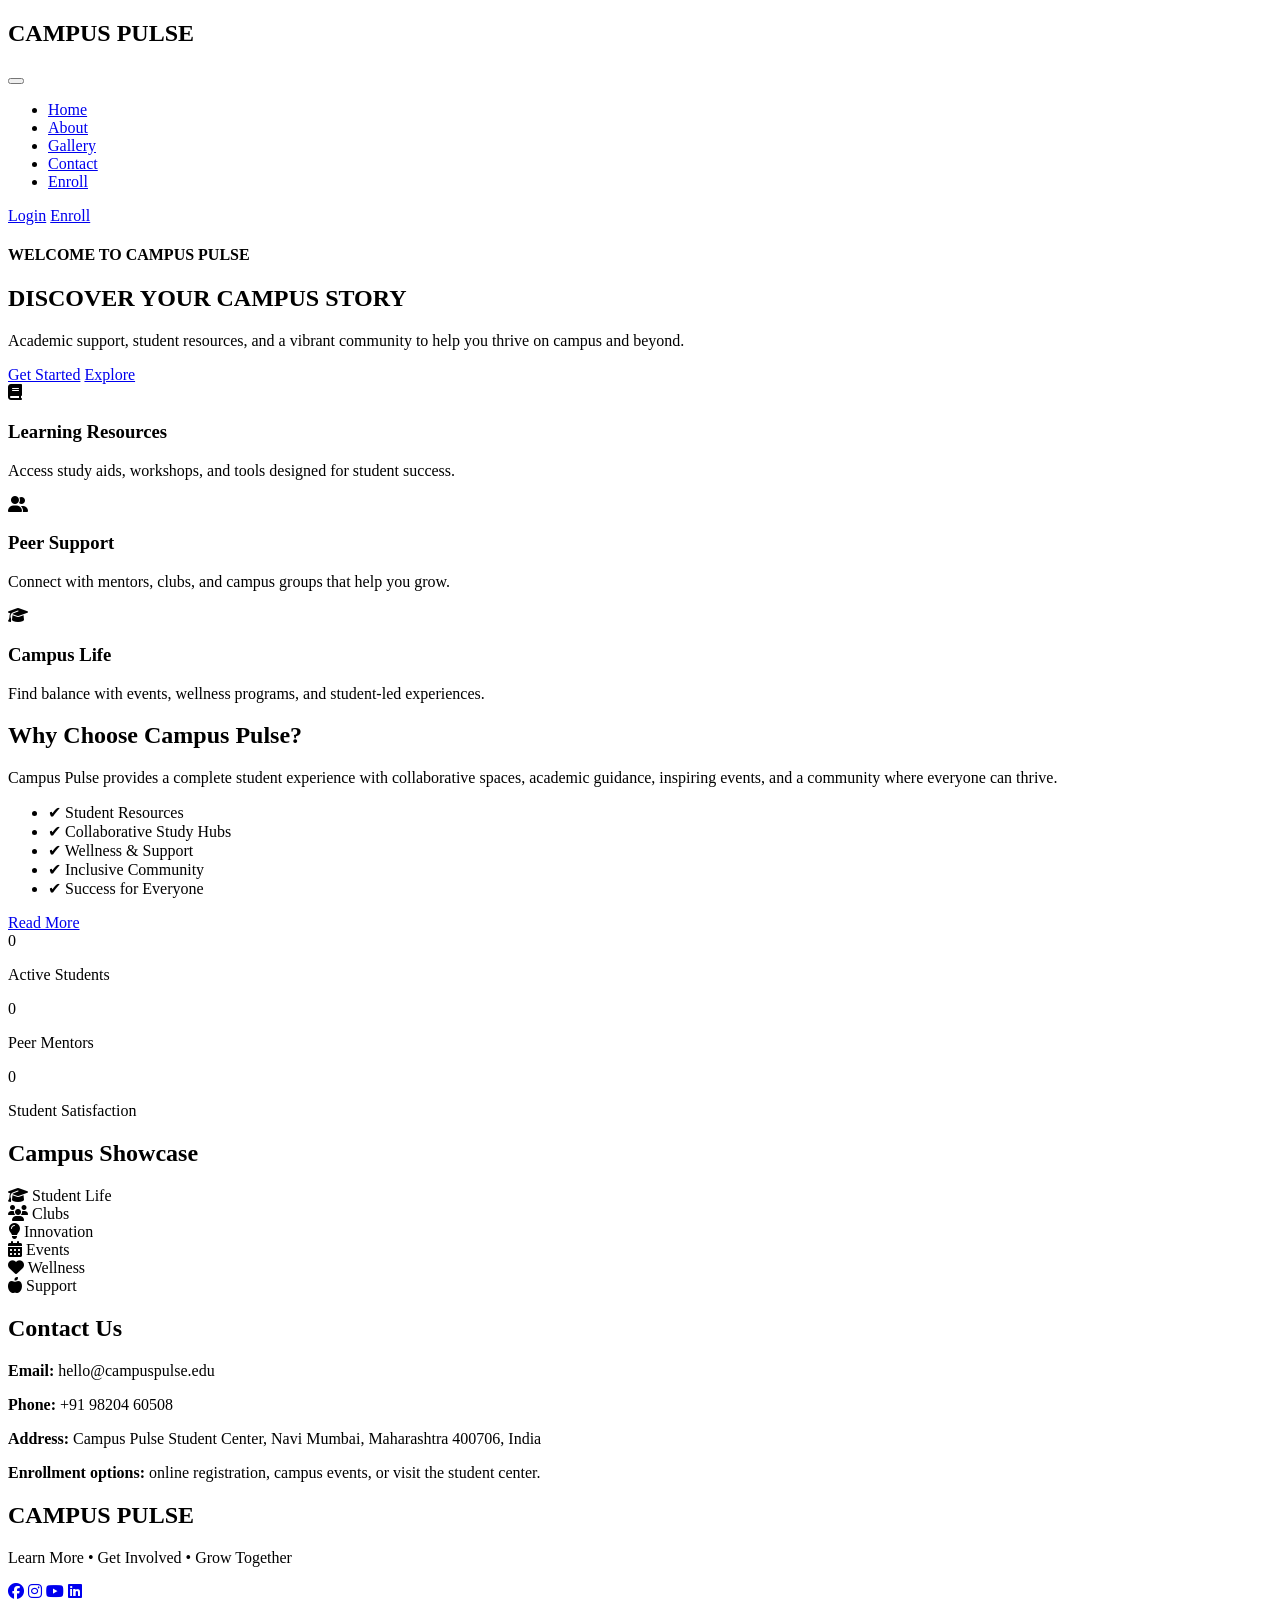
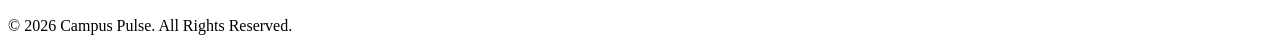
==== Index.html @ 33bb352e "Initial Iron Pulse Gym Website" ====
<!DOCTYPE html>
<html lang="en">

<head>
    <meta charset="UTF-8">
    <meta name="viewport" content="width=device-width, initial-scale=1.0">
    <meta name="description" content="Campus Pulse - Academic support, student resources, and a vibrant campus community to help you thrive during college.">
    <title>Campus Pulse | Home</title>

    <!-- Google Fonts -->
    <link rel="preconnect" href="https://fonts.googleapis.com">
    <link rel="preconnect" href="https://fonts.gstatic.com" crossorigin>
    <link href="https://fonts.googleapis.com/css2?family=Poppins:wght@300;400;500;600;700;800&display=swap" rel="stylesheet">

    <!-- Font Awesome -->
    <link rel="stylesheet" href="https://cdnjs.cloudflare.com/ajax/libs/font-awesome/6.7.2/css/all.min.css">

    <!-- ONE shared CSS file -->
    <link rel="stylesheet" href="css/main.css">

</head>

<body>

    <!-- ================= HEADER ================= -->
    <header>

        <div class="logo">
            <h2>CAMPUS <span>PULSE</span></h2>
        </div>

        <button class="menu-toggle" type="button" aria-label="Open navigation menu" aria-expanded="false" aria-controls="primary-nav">
            <span aria-hidden="true"></span>
            <span aria-hidden="true"></span>
            <span aria-hidden="true"></span>
        </button>

        <nav id="primary-nav" aria-label="Primary navigation">
            <ul>
                <li><a href="index.html" class="active">Home</a></li>
                <li><a href="About/about.html">About</a></li>
                <li><a href="Gallary/Gallary.html">Gallery</a></li>
                <li><a href="#contact">Contact</a></li>
                <li class="mobile-join"><a href="Signup/Sign up.html">Enroll</a></li>
            </ul>
        </nav>

        <div class="nav-actions" id="headerActions">
            <a href="Login/Login.html" class="login-btn-outline">Login</a>
            <a href="Signup/Sign up.html" class="join-btn">Enroll</a>
        </div>

    </header>

    <!-- ================= HERO ================= -->
    <section class="hero">
        <div class="overlay"></div>
        <div class="hero-content">
            <div class="hero-status" id="heroStatus" hidden></div>
            <h4>WELCOME TO CAMPUS PULSE</h4>
            <h1>DISCOVER YOUR <span>CAMPUS STORY</span></h1>
            <p>
                Academic support, student resources, and a vibrant community
                to help you thrive on campus and beyond.
            </p>
            <div class="hero-buttons">
                <a href="Signup/Sign up.html" class="primary-btn">Get Started</a>
                <a href="#gallery" class="secondary-btn">Explore</a>
            </div>
        </div>
    </section>

    <!-- ================= FEATURES ================= -->
    <section class="features">
        <div class="feature-box">
            <i class="fa-solid fa-book"></i>
            <h3>Learning Resources</h3>
            <p>Access study aids, workshops, and tools designed for student success.</p>
        </div>
        <div class="feature-box">
            <i class="fa-solid fa-user-group"></i>
            <h3>Peer Support</h3>
            <p>Connect with mentors, clubs, and campus groups that help you grow.</p>
        </div>
        <div class="feature-box">
            <i class="fa-solid fa-graduation-cap"></i>
            <h3>Campus Life</h3>
            <p>Find balance with events, wellness programs, and student-led experiences.</p>
        </div>
    </section>

    <!-- ================= ABOUT ================= -->
    <section id="about">
        <div class="about-image" aria-label="Campus Pulse student hub"></div>
        <div class="about-content">
            <h2>Why Choose Campus Pulse?</h2>
            <p>
                Campus Pulse provides a complete student experience with
                collaborative spaces, academic guidance, inspiring events,
                and a community where everyone can thrive.
            </p>
            <ul>
                <li>✔ Student Resources</li>
                <li>✔ Collaborative Study Hubs</li>
                <li>✔ Wellness &amp; Support</li>
                <li>✔ Inclusive Community</li>
                <li>✔ Success for Everyone</li>
            </ul>
            <a href="About/about.html" class="primary-btn">Read More</a>
        </div>
    </section>

    <!-- ================= STATISTICS ================= -->
    <section class="statistics">
        <div class="stat">
            <span class="stat-number" data-target="500">0</span>
            <p>Active Students</p>
        </div>
        <div class="stat">
            <span class="stat-number" data-target="25">0</span>
            <p>Peer Mentors</p>
        </div>
        <div class="stat">
            <span class="stat-number" data-target="98">0</span>
            <p>Student Satisfaction</p>
        </div>
    </section>

    <!-- ================= GALLERY ================= -->
    <section id="gallery">
        <h2 class="section-title">Campus Showcase</h2>
        <div class="gallery">
            <div class="gallery-card card-1">
                <div class="gallery-label"><i class="fa-solid fa-graduation-cap"></i> Student Life</div>
            </div>
            <div class="gallery-card card-2">
                <div class="gallery-label"><i class="fa-solid fa-users"></i> Clubs</div>
            </div>
            <div class="gallery-card card-3">
                <div class="gallery-label"><i class="fa-solid fa-lightbulb"></i> Innovation</div>
            </div>
            <div class="gallery-card card-4">
                <div class="gallery-label"><i class="fa-solid fa-calendar-days"></i> Events</div>
            </div>
            <div class="gallery-card card-5">
                <div class="gallery-label"><i class="fa-solid fa-heart"></i> Wellness</div>
            </div>
            <div class="gallery-card card-6">
                <div class="gallery-label"><i class="fa-solid fa-apple-whole"></i> Support</div>
            </div>
        </div>
    </section>

    <!-- ================= CONTACT ================= -->
    <section id="contact">
        <h2 class="section-title">Contact Us</h2>
        <p><strong>Email:</strong> hello@campuspulse.edu</p>
        <p><strong>Phone:</strong> +91 98204 60508</p>
        <p><strong>Address:</strong> Campus Pulse Student Center, Navi Mumbai, Maharashtra 400706, India</p>
        <p><strong>Enrollment options:</strong> online registration, campus events, or visit the student center.</p>
    </section>

    <!-- ================= FOOTER ================= -->
    <footer>
        <div class="footer-content">
            <h2>CAMPUS <span>PULSE</span></h2>
            <p>Learn More • Get Involved • Grow Together</p>
            <div class="social">
                <a href="#" aria-label="Facebook"><i class="fab fa-facebook"></i></a>
                <a href="#" aria-label="Instagram"><i class="fab fa-instagram"></i></a>
                <a href="#" aria-label="YouTube"><i class="fab fa-youtube"></i></a>
                <a href="#" aria-label="LinkedIn"><i class="fab fa-linkedin"></i></a>
            </div>
            <p>© <span data-year>2026</span> Campus Pulse. All Rights Reserved.</p>
        </div>
    </footer>

    <!-- ONE shared JS file -->
    <script defer src="js/main.js"></script>

</body>

</html>
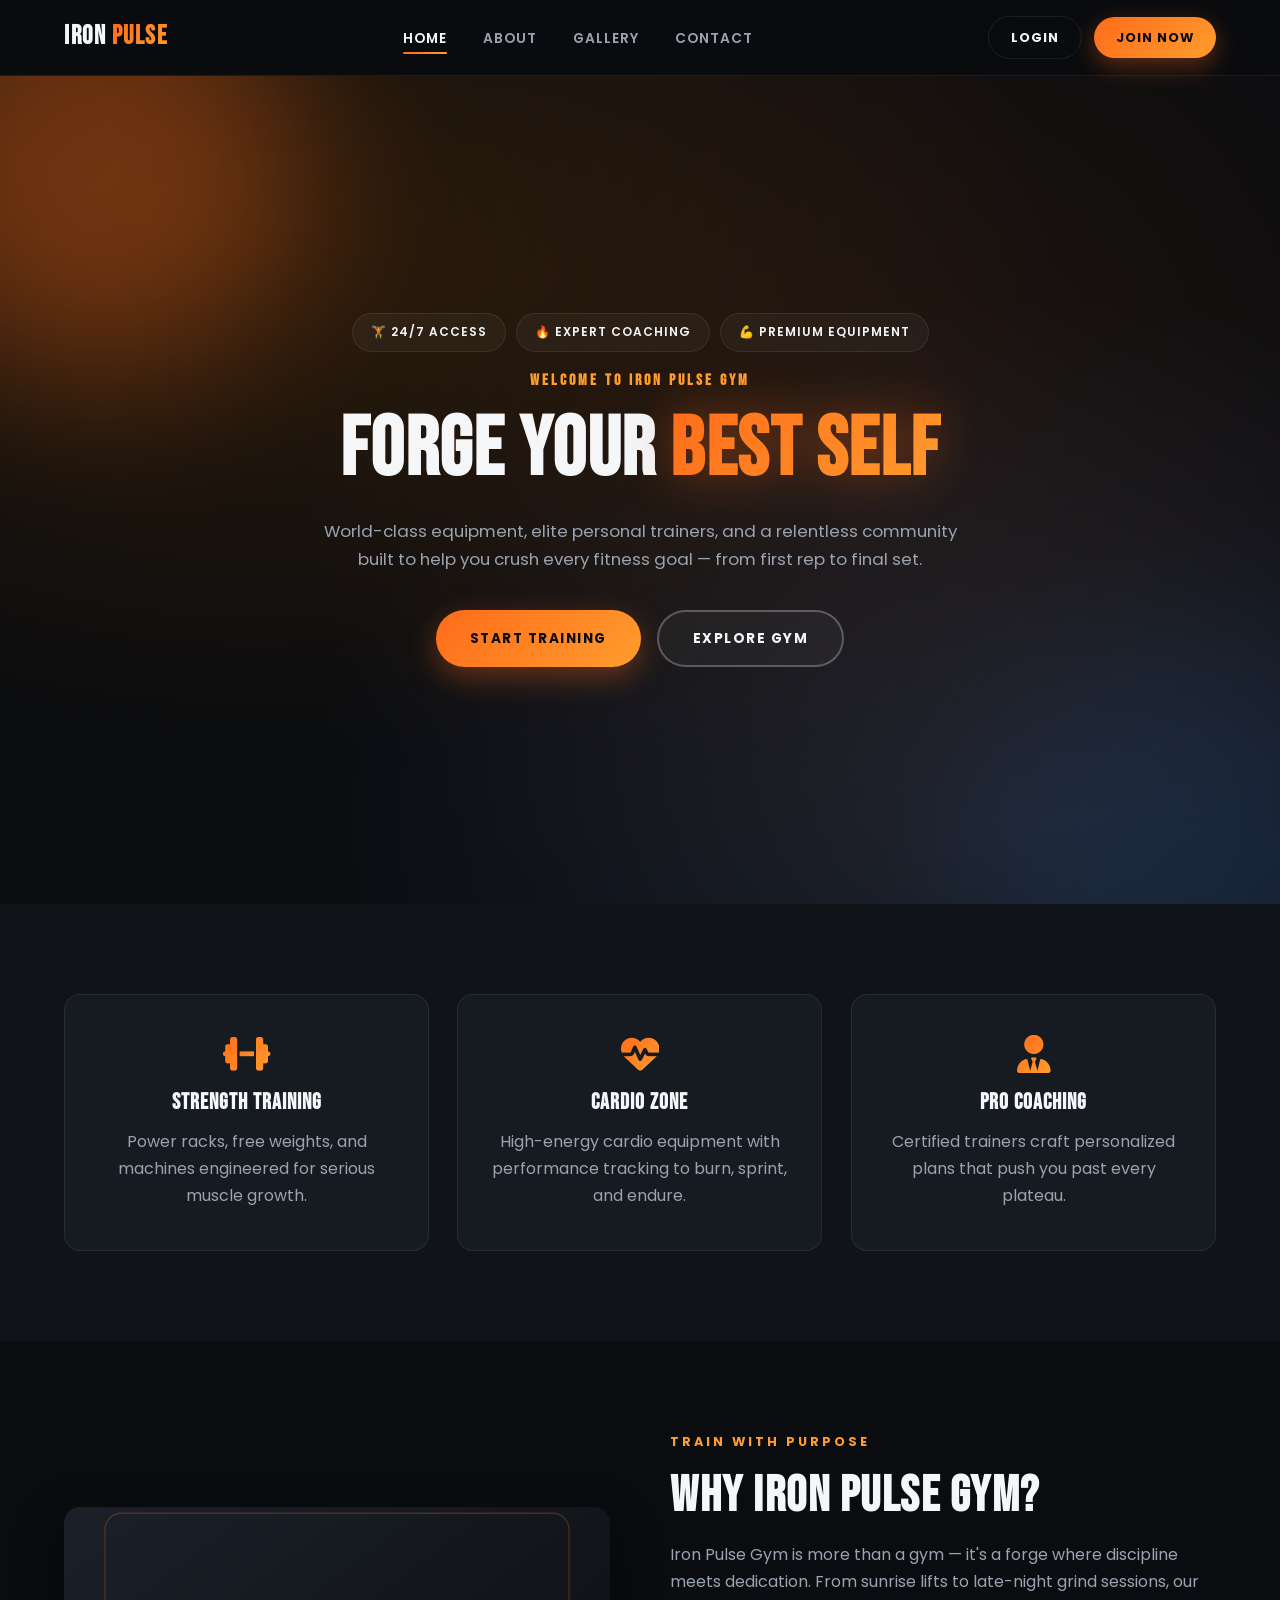
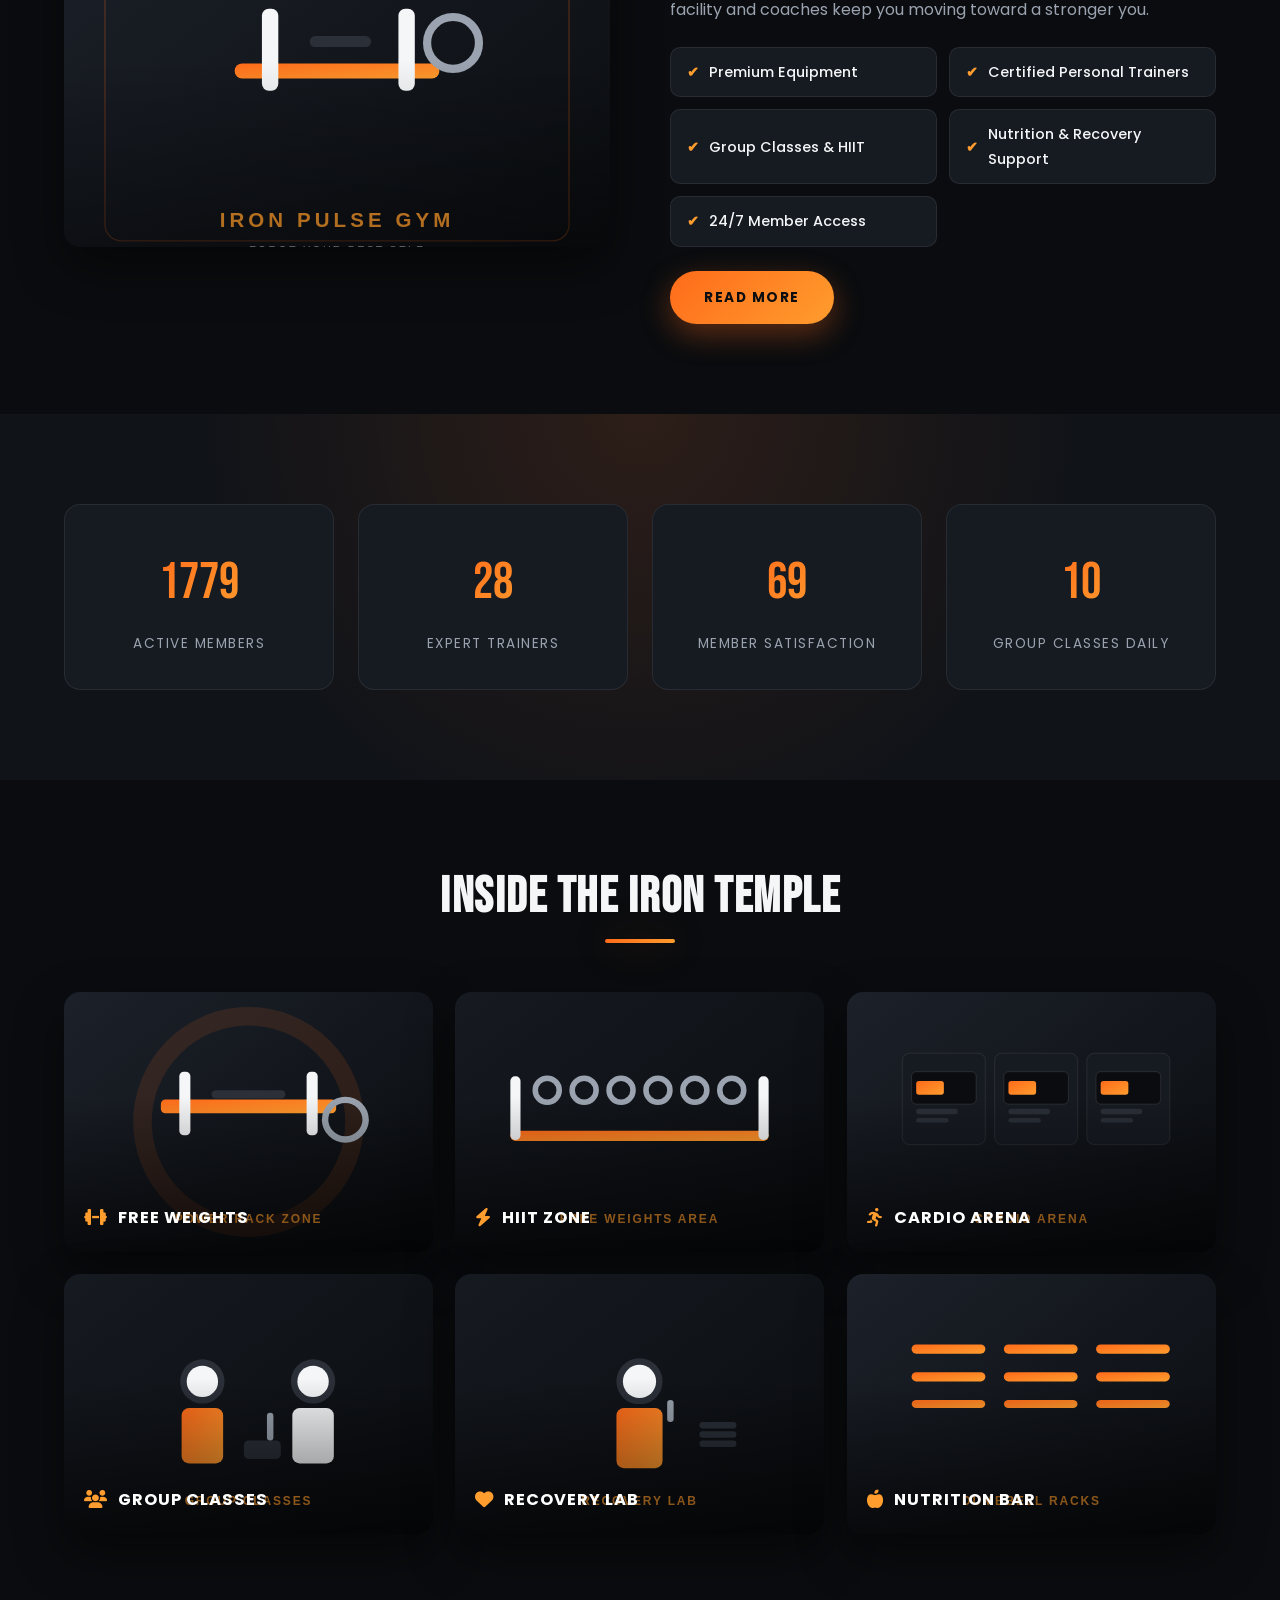
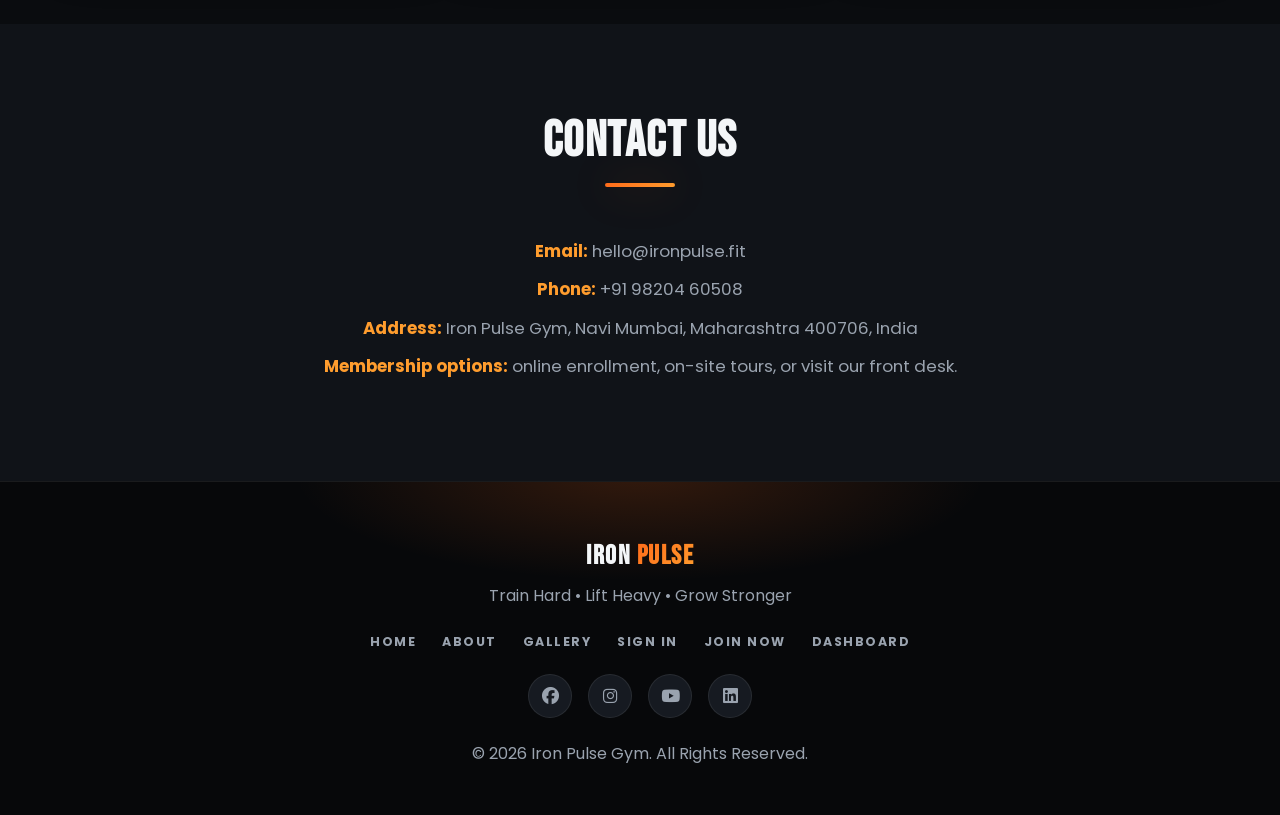
==== commit 8e9d9d3c: "Added Animation page" ====
--- a/Index.html
+++ b/Index.html
@@ -4,18 +4,18 @@
 <head>
     <meta charset="UTF-8">
     <meta name="viewport" content="width=device-width, initial-scale=1.0">
-    <meta name="description" content="Campus Pulse - Academic support, student resources, and a vibrant campus community to help you thrive during college.">
-    <title>Campus Pulse | Home</title>
+    <meta name="description" content="Iron Pulse Gym - Train hard, build strength, and transform your body with expert coaching, premium equipment, and an unmatched fitness community.">
+    <title>Iron Pulse Gym | Home</title>
 
     <!-- Google Fonts -->
     <link rel="preconnect" href="https://fonts.googleapis.com">
     <link rel="preconnect" href="https://fonts.gstatic.com" crossorigin>
-    <link href="https://fonts.googleapis.com/css2?family=Poppins:wght@300;400;500;600;700;800&display=swap" rel="stylesheet">
+    <link href="https://fonts.googleapis.com/css2?family=Bebas+Neue&family=Poppins:wght@300;400;500;600;700;800&display=swap" rel="stylesheet">
 
     <!-- Font Awesome -->
     <link rel="stylesheet" href="https://cdnjs.cloudflare.com/ajax/libs/font-awesome/6.7.2/css/all.min.css">
 
-    <!-- ONE shared CSS file -->
+    <!-- Shared CSS -->
     <link rel="stylesheet" href="css/main.css">
 
 </head>
@@ -26,7 +26,9 @@
     <header>
 
         <div class="logo">
-            <h2>CAMPUS <span>PULSE</span></h2>
+            <a href="index.html" aria-label="Iron Pulse Gym - Home">
+                <h2>IRON <span>PULSE</span></h2>
+            </a>
         </div>
 
         <button class="menu-toggle" type="button" aria-label="Open navigation menu" aria-expanded="false" aria-controls="primary-nav">
@@ -38,16 +40,16 @@
         <nav id="primary-nav" aria-label="Primary navigation">
             <ul>
                 <li><a href="index.html" class="active">Home</a></li>
-                <li><a href="About/about.html">About</a></li>
-                <li><a href="Gallary/Gallary.html">Gallery</a></li>
+                <li><a href="about.html">About</a></li>
+                <li><a href="Gallary.html">Gallery</a></li>
                 <li><a href="#contact">Contact</a></li>
-                <li class="mobile-join"><a href="Signup/Sign up.html">Enroll</a></li>
+                <li class="mobile-join"><a href="Signup.html">Join Now</a></li>
             </ul>
         </nav>
 
         <div class="nav-actions" id="headerActions">
-            <a href="Login/Login.html" class="login-btn-outline">Login</a>
-            <a href="Signup/Sign up.html" class="join-btn">Enroll</a>
+            <a href="Login.html" class="login-btn-outline">Login</a>
+            <a href="Signup.html" class="join-btn">Join Now</a>
         </div>
 
     </header>
@@ -57,125 +59,143 @@
         <div class="overlay"></div>
         <div class="hero-content">
             <div class="hero-status" id="heroStatus" hidden></div>
-            <h4>WELCOME TO CAMPUS PULSE</h4>
-            <h1>DISCOVER YOUR <span>CAMPUS STORY</span></h1>
+            <div class="hero-badges">
+                <span>🏋️ 24/7 Access</span>
+                <span>🔥 Expert Coaching</span>
+                <span>💪 Premium Equipment</span>
+            </div>
+            <h4>WELCOME TO IRON PULSE GYM</h4>
+            <h1>FORGE YOUR <span>BEST SELF</span></h1>
             <p>
-                Academic support, student resources, and a vibrant community
-                to help you thrive on campus and beyond.
+                World-class equipment, elite personal trainers, and a relentless community
+                built to help you crush every fitness goal — from first rep to final set.
             </p>
             <div class="hero-buttons">
-                <a href="Signup/Sign up.html" class="primary-btn">Get Started</a>
-                <a href="#gallery" class="secondary-btn">Explore</a>
+                <a href="Signup.html" class="primary-btn">Start Training</a>
+                <a href="#gallery" class="secondary-btn">Explore Gym</a>
             </div>
         </div>
     </section>
 
     <!-- ================= FEATURES ================= -->
     <section class="features">
-        <div class="feature-box">
-            <i class="fa-solid fa-book"></i>
-            <h3>Learning Resources</h3>
-            <p>Access study aids, workshops, and tools designed for student success.</p>
-        </div>
-        <div class="feature-box">
-            <i class="fa-solid fa-user-group"></i>
-            <h3>Peer Support</h3>
-            <p>Connect with mentors, clubs, and campus groups that help you grow.</p>
-        </div>
-        <div class="feature-box">
-            <i class="fa-solid fa-graduation-cap"></i>
-            <h3>Campus Life</h3>
-            <p>Find balance with events, wellness programs, and student-led experiences.</p>
+        <div class="feature-box reveal">
+            <i class="fa-solid fa-dumbbell"></i>
+            <h3>Strength Training</h3>
+            <p>Power racks, free weights, and machines engineered for serious muscle growth.</p>
+        </div>
+        <div class="feature-box reveal reveal-delay-1">
+            <i class="fa-solid fa-heart-pulse"></i>
+            <h3>Cardio Zone</h3>
+            <p>High-energy cardio equipment with performance tracking to burn, sprint, and endure.</p>
+        </div>
+        <div class="feature-box reveal reveal-delay-2">
+            <i class="fa-solid fa-user-tie"></i>
+            <h3>Pro Coaching</h3>
+            <p>Certified trainers craft personalized plans that push you past every plateau.</p>
         </div>
     </section>
 
     <!-- ================= ABOUT ================= -->
     <section id="about">
-        <div class="about-image" aria-label="Campus Pulse student hub"></div>
-        <div class="about-content">
-            <h2>Why Choose Campus Pulse?</h2>
+        <div class="about-image reveal" aria-label="Iron Pulse Gym training floor"></div>
+        <div class="about-content reveal reveal-delay-1">
+            <p class="eyebrow">Train with purpose</p>
+            <h2>Why Iron Pulse Gym?</h2>
             <p>
-                Campus Pulse provides a complete student experience with
-                collaborative spaces, academic guidance, inspiring events,
-                and a community where everyone can thrive.
+                Iron Pulse Gym is more than a gym — it's a forge where discipline meets
+                dedication. From sunrise lifts to late-night grind sessions, our facility
+                and coaches keep you moving toward a stronger you.
             </p>
             <ul>
-                <li>✔ Student Resources</li>
-                <li>✔ Collaborative Study Hubs</li>
-                <li>✔ Wellness &amp; Support</li>
-                <li>✔ Inclusive Community</li>
-                <li>✔ Success for Everyone</li>
+                <li>Premium Equipment</li>
+                <li>Certified Personal Trainers</li>
+                <li>Group Classes &amp; HIIT</li>
+                <li>Nutrition &amp; Recovery Support</li>
+                <li>24/7 Member Access</li>
             </ul>
-            <a href="About/about.html" class="primary-btn">Read More</a>
+            <a href="about.html" class="primary-btn">Read More</a>
         </div>
     </section>
 
     <!-- ================= STATISTICS ================= -->
     <section class="statistics">
-        <div class="stat">
-            <span class="stat-number" data-target="500">0</span>
-            <p>Active Students</p>
-        </div>
-        <div class="stat">
-            <span class="stat-number" data-target="25">0</span>
-            <p>Peer Mentors</p>
-        </div>
-        <div class="stat">
+        <div class="stat reveal">
+            <span class="stat-number" data-target="2500">0</span>
+            <p>Active Members</p>
+        </div>
+        <div class="stat reveal reveal-delay-1">
+            <span class="stat-number" data-target="40">0</span>
+            <p>Expert Trainers</p>
+        </div>
+        <div class="stat reveal reveal-delay-2">
             <span class="stat-number" data-target="98">0</span>
-            <p>Student Satisfaction</p>
+            <p>Member Satisfaction</p>
+        </div>
+        <div class="stat reveal reveal-delay-3">
+            <span class="stat-number" data-target="15">0</span>
+            <p>Group Classes Daily</p>
         </div>
     </section>
 
     <!-- ================= GALLERY ================= -->
     <section id="gallery">
-        <h2 class="section-title">Campus Showcase</h2>
+        <h2 class="section-title reveal">Inside The Iron Temple</h2>
         <div class="gallery">
-            <div class="gallery-card card-1">
-                <div class="gallery-label"><i class="fa-solid fa-graduation-cap"></i> Student Life</div>
-            </div>
-            <div class="gallery-card card-2">
-                <div class="gallery-label"><i class="fa-solid fa-users"></i> Clubs</div>
-            </div>
-            <div class="gallery-card card-3">
-                <div class="gallery-label"><i class="fa-solid fa-lightbulb"></i> Innovation</div>
-            </div>
-            <div class="gallery-card card-4">
-                <div class="gallery-label"><i class="fa-solid fa-calendar-days"></i> Events</div>
-            </div>
-            <div class="gallery-card card-5">
-                <div class="gallery-label"><i class="fa-solid fa-heart"></i> Wellness</div>
-            </div>
-            <div class="gallery-card card-6">
-                <div class="gallery-label"><i class="fa-solid fa-apple-whole"></i> Support</div>
+            <div class="gallery-card card-1 reveal">
+                <div class="gallery-label"><i class="fa-solid fa-dumbbell"></i> Free Weights</div>
+            </div>
+            <div class="gallery-card card-2 reveal reveal-delay-1">
+                <div class="gallery-label"><i class="fa-solid fa-bolt"></i> HIIT Zone</div>
+            </div>
+            <div class="gallery-card card-3 reveal reveal-delay-2">
+                <div class="gallery-label"><i class="fa-solid fa-person-running"></i> Cardio Arena</div>
+            </div>
+            <div class="gallery-card card-4 reveal">
+                <div class="gallery-label"><i class="fa-solid fa-users"></i> Group Classes</div>
+            </div>
+            <div class="gallery-card card-5 reveal reveal-delay-1">
+                <div class="gallery-label"><i class="fa-solid fa-heart"></i> Recovery Lab</div>
+            </div>
+            <div class="gallery-card card-6 reveal reveal-delay-2">
+                <div class="gallery-label"><i class="fa-solid fa-apple-whole"></i> Nutrition Bar</div>
             </div>
         </div>
     </section>
 
     <!-- ================= CONTACT ================= -->
     <section id="contact">
-        <h2 class="section-title">Contact Us</h2>
-        <p><strong>Email:</strong> hello@campuspulse.edu</p>
-        <p><strong>Phone:</strong> +91 98204 60508</p>
-        <p><strong>Address:</strong> Campus Pulse Student Center, Navi Mumbai, Maharashtra 400706, India</p>
-        <p><strong>Enrollment options:</strong> online registration, campus events, or visit the student center.</p>
+        <h2 class="section-title reveal">Contact Us</h2>
+        <p class="reveal"><strong>Email:</strong> hello@ironpulse.fit</p>
+        <p class="reveal reveal-delay-1"><strong>Phone:</strong> +91 98204 60508</p>
+        <p class="reveal reveal-delay-2"><strong>Address:</strong> Iron Pulse Gym, Navi Mumbai, Maharashtra 400706, India</p>
+        <p class="reveal reveal-delay-3"><strong>Membership options:</strong> online enrollment, on-site tours, or visit our front desk.</p>
     </section>
 
     <!-- ================= FOOTER ================= -->
     <footer>
         <div class="footer-content">
-            <h2>CAMPUS <span>PULSE</span></h2>
-            <p>Learn More • Get Involved • Grow Together</p>
+            <h2>IRON <span>PULSE</span></h2>
+            <p>Train Hard • Lift Heavy • Grow Stronger</p>
+            <div class="footer-links">
+                <a href="index.html">Home</a>
+                <a href="about.html">About</a>
+                <a href="Gallary.html">Gallery</a>
+                <a href="Login.html">Sign In</a>
+                <a href="Signup.html">Join Now</a>
+                <a href="Member.html">Dashboard</a>
+            </div>
             <div class="social">
                 <a href="#" aria-label="Facebook"><i class="fab fa-facebook"></i></a>
                 <a href="#" aria-label="Instagram"><i class="fab fa-instagram"></i></a>
                 <a href="#" aria-label="YouTube"><i class="fab fa-youtube"></i></a>
                 <a href="#" aria-label="LinkedIn"><i class="fab fa-linkedin"></i></a>
             </div>
-            <p>© <span data-year>2026</span> Campus Pulse. All Rights Reserved.</p>
+            <p>© <span data-year>2026</span> Iron Pulse Gym. All Rights Reserved.</p>
         </div>
     </footer>
 
-    <!-- ONE shared JS file -->
+    <!-- Shared JS -->
     <script defer src="js/main.js"></script>
 
 </body>
--- a/css/main.css
+++ b/css/main.css
@@ -0,0 +1,1011 @@
+/* =========================================================
+   IRON PULSE GYM — main.css (shared design system)
+   ========================================================= */
+
+:root {
+  /* ---- Iron Pulse Gym palette ---- */
+  --bg: #0a0c0f;
+  --bg-alt: #101318;
+  --surface: #161a21;
+  --surface-2: #1c212a;
+  --primary: #ff6b1a;
+  --primary-2: #ff9d2e;
+  --accent: #ffd166;
+  --danger: #ff3b3b;
+  --success: #2ee59d;
+  --text: #f4f6f8;
+  --text-muted: #9aa3af;
+  --border: rgba(255, 255, 255, 0.08);
+  --header-h: 76px;
+  --radius: 16px;
+  --radius-sm: 10px;
+  --shadow: 0 20px 50px rgba(0, 0, 0, 0.45);
+  --shadow-glow: 0 0 40px rgba(255, 107, 26, 0.35);
+  --grad: linear-gradient(135deg, #ff6b1a 0%, #ff9d2e 100%);
+  --grad-dark: linear-gradient(135deg, #1a1e26 0%, #0a0c0f 100%);
+  --transition: 0.35s cubic-bezier(0.22, 1, 0.36, 1);
+}
+
+/* ---------- Reset ---------- */
+*,
+*::before,
+*::after {
+  margin: 0;
+  padding: 0;
+  box-sizing: border-box;
+}
+
+html {
+  scroll-behavior: smooth;
+  scroll-padding-top: calc(var(--header-h) + 20px);
+}
+
+body {
+  font-family: "Poppins", sans-serif;
+  background: var(--bg);
+  color: var(--text);
+  line-height: 1.7;
+  overflow-x: hidden;
+  -webkit-font-smoothing: antialiased;
+}
+
+img {
+  max-width: 100%;
+  display: block;
+}
+
+a {
+  text-decoration: none;
+  color: inherit;
+}
+
+ul {
+  list-style: none;
+}
+
+button {
+  font-family: inherit;
+  cursor: pointer;
+  border: none;
+  background: none;
+  color: inherit;
+}
+
+/* ---------- Typography ---------- */
+h1, h2, h3, h4 {
+  font-family: "Bebas Neue", "Poppins", sans-serif;
+  letter-spacing: 1.5px;
+  line-height: 1.1;
+  text-transform: uppercase;
+}
+
+h1 { font-size: clamp(2.6rem, 7vw, 5.2rem); }
+h2 { font-size: clamp(2rem, 4.5vw, 3.1rem); }
+h3 { font-size: 1.4rem; letter-spacing: 1px; }
+h4 { font-size: 1rem; letter-spacing: 3px; }
+
+p { color: var(--text-muted); }
+
+section {
+  padding: 90px 5%;
+  position: relative;
+}
+
+.section-title {
+  text-align: center;
+  margin-bottom: 50px;
+  position: relative;
+  display: block;
+}
+
+.section-title::after {
+  content: "";
+  display: block;
+  width: 70px;
+  height: 4px;
+  margin: 14px auto 0;
+  border-radius: 4px;
+  background: var(--grad);
+  box-shadow: var(--shadow-glow);
+}
+
+/* ---------- Scrollbar ---------- */
+::-webkit-scrollbar {
+  width: 10px;
+}
+::-webkit-scrollbar-track {
+  background: var(--bg);
+}
+::-webkit-scrollbar-thumb {
+  background: linear-gradient(var(--primary), var(--primary-2));
+  border-radius: 8px;
+}
+
+/* =========================================================
+   HEADER
+   ========================================================= */
+header {
+  position: sticky;
+  top: 0;
+  z-index: 1000;
+  height: var(--header-h);
+  display: flex;
+  align-items: center;
+  justify-content: space-between;
+  gap: 20px;
+  padding: 0 5%;
+  background: rgba(10, 12, 15, 0.72);
+  backdrop-filter: blur(16px);
+  -webkit-backdrop-filter: blur(16px);
+  border-bottom: 1px solid var(--border);
+  transition: box-shadow 0.4s ease, background 0.4s ease;
+}
+
+header.scrolled {
+  background: rgba(10, 12, 15, 0.94);
+  box-shadow: 0 10px 40px rgba(0, 0, 0, 0.55);
+}
+
+.logo a {
+  display: inline-block;
+  color: inherit;
+}
+
+.logo h2 {
+  font-size: 1.6rem;
+  color: var(--text);
+  cursor: pointer;
+}
+
+.logo span {
+  background: var(--grad);
+  -webkit-background-clip: text;
+  background-clip: text;
+  -webkit-text-fill-color: transparent;
+}
+
+.logo h2:hover span {
+  filter: drop-shadow(0 0 10px rgba(255, 107, 26, 0.7));
+}
+
+/* ---- Nav links ---- */
+nav ul {
+  display: flex;
+  gap: 8px;
+}
+
+nav ul li a {
+  position: relative;
+  padding: 8px 14px;
+  font-size: 0.86rem;
+  font-weight: 600;
+  letter-spacing: 1px;
+  color: var(--text-muted);
+  text-transform: uppercase;
+  transition: color 0.3s ease;
+}
+
+nav ul li a::after {
+  content: "";
+  position: absolute;
+  left: 14px;
+  right: 14px;
+  bottom: 2px;
+  height: 2px;
+  border-radius: 2px;
+  background: var(--grad);
+  transform: scaleX(0);
+  transform-origin: left;
+  transition: transform 0.35s cubic-bezier(0.22, 1, 0.36, 1);
+}
+
+nav ul li a:hover,
+nav ul li a.active {
+  color: var(--text);
+}
+
+nav ul li a:hover::after,
+nav ul li a.active::after {
+  transform: scaleX(1);
+}
+
+/* ---- Nav actions ---- */
+.nav-actions {
+  display: flex;
+  align-items: center;
+  gap: 12px;
+}
+
+.login-btn-outline,
+.join-btn {
+  padding: 10px 22px;
+  border-radius: 50px;
+  font-size: 0.8rem;
+  font-weight: 700;
+  letter-spacing: 1px;
+  text-transform: uppercase;
+  transition: transform 0.3s ease, box-shadow 0.3s ease;
+}
+
+.login-btn-outline {
+  border: 1px solid var(--border);
+  color: var(--text);
+}
+
+.login-btn-outline:hover {
+  border-color: var(--primary);
+  color: var(--primary-2);
+  transform: translateY(-2px);
+}
+
+.join-btn {
+  background: var(--grad);
+  color: #0b0d10;
+  box-shadow: 0 8px 24px rgba(255, 107, 26, 0.35);
+}
+
+.join-btn:hover {
+  transform: translateY(-2px) scale(1.04);
+  box-shadow: 0 12px 34px rgba(255, 107, 26, 0.5);
+}
+
+/* ---- Menu toggle (mobile) ---- */
+.menu-toggle {
+  display: none;
+  flex-direction: column;
+  gap: 5px;
+  padding: 10px;
+  z-index: 1100;
+}
+
+.menu-toggle span {
+  width: 26px;
+  height: 3px;
+  border-radius: 3px;
+  background: var(--text);
+  transition: transform 0.35s ease, opacity 0.35s ease;
+}
+
+.menu-toggle.active span:nth-child(1) {
+  transform: translateY(8px) rotate(45deg);
+}
+.menu-toggle.active span:nth-child(2) {
+  opacity: 0;
+}
+.menu-toggle.active span:nth-child(3) {
+  transform: translateY(-8px) rotate(-45deg);
+}
+
+.mobile-join {
+  display: none;
+}
+
+/* =========================================================
+   BUTTONS
+   ========================================================= */
+.primary-btn,
+.secondary-btn {
+  display: inline-flex;
+  align-items: center;
+  justify-content: center;
+  gap: 10px;
+  padding: 15px 34px;
+  border-radius: 50px;
+  font-size: 0.85rem;
+  font-weight: 700;
+  letter-spacing: 1.5px;
+  text-transform: uppercase;
+  transition: transform 0.3s ease, box-shadow 0.3s ease, background 0.3s ease, color 0.3s ease;
+}
+
+.primary-btn {
+  background: var(--grad);
+  color: #0b0d10;
+  box-shadow: 0 10px 30px rgba(255, 107, 26, 0.35);
+}
+
+.primary-btn:hover {
+  transform: translateY(-3px) scale(1.03);
+  box-shadow: 0 16px 44px rgba(255, 107, 26, 0.55);
+}
+
+.secondary-btn {
+  border: 2px solid rgba(255, 255, 255, 0.25);
+  color: var(--text);
+  background: rgba(255, 255, 255, 0.04);
+}
+
+.secondary-btn:hover {
+  border-color: var(--primary);
+  color: var(--primary-2);
+  transform: translateY(-3px);
+  box-shadow: 0 12px 30px rgba(255, 107, 26, 0.25);
+}
+
+/* =========================================================
+   HERO
+   ========================================================= */
+.hero {
+  min-height: 92vh;
+  display: flex;
+  align-items: center;
+  justify-content: center;
+  text-align: center;
+  background: radial-gradient(ellipse at 20% 20%, #2a1a0a 0%, transparent 55%),
+              radial-gradient(ellipse at 80% 90%, #1a2230 0%, transparent 50%),
+              var(--bg);
+  overflow: hidden;
+  padding: 120px 5%;
+}
+
+.hero .overlay {
+  position: absolute;
+  inset: 0;
+  background: radial-gradient(circle at 70% 40%, rgba(255, 107, 26, 0.08), transparent 60%);
+}
+
+.hero-content {
+  position: relative;
+  z-index: 2;
+  max-width: 900px;
+}
+
+.hero-content h4 {
+  color: var(--primary-2);
+  margin-bottom: 16px;
+  animation: fadeInDown 0.9s ease both;
+}
+
+.hero-content h1 {
+  color: var(--text);
+  margin-bottom: 20px;
+  animation: fadeInUp 0.9s 0.15s ease both;
+}
+
+.hero-content h1 span {
+  background: var(--grad);
+  -webkit-background-clip: text;
+  background-clip: text;
+  -webkit-text-fill-color: transparent;
+  filter: drop-shadow(0 0 24px rgba(255, 107, 26, 0.4));
+}
+
+.hero-content p {
+  max-width: 640px;
+  margin: 0 auto 36px;
+  font-size: 1.05rem;
+  animation: fadeInUp 0.9s 0.3s ease both;
+}
+
+.hero-buttons {
+  display: flex;
+  justify-content: center;
+  flex-wrap: wrap;
+  gap: 16px;
+  animation: fadeInUp 0.9s 0.45s ease both;
+}
+
+/* Floating decorative shapes */
+.hero::before,
+.hero::after {
+  content: "";
+  position: absolute;
+  width: 420px;
+  height: 420px;
+  border-radius: 50%;
+  filter: blur(80px);
+  opacity: 0.35;
+  animation: floatShape 12s ease-in-out infinite;
+  z-index: 0;
+}
+
+.hero::before {
+  background: var(--primary);
+  top: -120px;
+  left: -120px;
+}
+
+.hero::after {
+  background: #1f3a5f;
+  bottom: -160px;
+  right: -120px;
+  animation-delay: 5s;
+}
+
+.hero-status {
+  margin-bottom: 18px;
+}
+
+.hero-badges {
+  display: flex;
+  justify-content: center;
+  flex-wrap: wrap;
+  gap: 10px;
+  margin-bottom: 20px;
+}
+
+.hero-badges span {
+  padding: 8px 18px;
+  border-radius: 50px;
+  font-size: 0.75rem;
+  font-weight: 600;
+  letter-spacing: 1px;
+  text-transform: uppercase;
+  border: 1px solid var(--border);
+  background: rgba(255, 255, 255, 0.04);
+  animation: fadeInUp 0.9s 0.1s ease both;
+}
+
+/* =========================================================
+   FEATURES
+   ========================================================= */
+.features {
+  display: grid;
+  grid-template-columns: repeat(3, 1fr);
+  gap: 28px;
+  background: var(--bg-alt);
+}
+
+.feature-box {
+  position: relative;
+  background: var(--surface);
+  border: 1px solid var(--border);
+  border-radius: var(--radius);
+  padding: 40px 32px;
+  text-align: center;
+  overflow: hidden;
+  transition: transform 0.45s cubic-bezier(0.22, 1, 0.36, 1), box-shadow 0.45s ease, border-color 0.4s ease;
+}
+
+.feature-box::before {
+  content: "";
+  position: absolute;
+  inset: 0;
+  background: radial-gradient(circle at 50% 0%, rgba(255, 107, 26, 0.16), transparent 65%);
+  opacity: 0;
+  transition: opacity 0.45s ease;
+}
+
+.feature-box:hover {
+  transform: translateY(-12px);
+  border-color: rgba(255, 107, 26, 0.4);
+  box-shadow: var(--shadow), 0 0 40px rgba(255, 107, 26, 0.12);
+}
+
+.feature-box:hover::before {
+  opacity: 1;
+}
+
+.feature-box i {
+  font-size: 2.4rem;
+  background: var(--grad);
+  -webkit-background-clip: text;
+  background-clip: text;
+  -webkit-text-fill-color: transparent;
+  margin-bottom: 18px;
+  display: inline-block;
+  transition: transform 0.45s ease;
+}
+
+.feature-box:hover i {
+  transform: scale(1.25) rotate(-8deg);
+}
+
+.feature-box h3 {
+  margin-bottom: 12px;
+}
+
+/* =========================================================
+   ABOUT SPLIT
+   ========================================================= */
+#about {
+  display: grid;
+  grid-template-columns: 1fr 1fr;
+  gap: 60px;
+  align-items: center;
+}
+
+.about-image {
+  position: relative;
+  border-radius: var(--radius);
+  overflow: hidden;
+  min-height: 340px;
+  background: var(--surface);
+  box-shadow: var(--shadow);
+}
+
+.about-image img {
+  width: 100%;
+  height: 100%;
+  object-fit: cover;
+  transition: transform 0.6s ease;
+}
+
+.about-image:hover img {
+  transform: scale(1.06);
+}
+
+.about-image::after {
+  content: "";
+  position: absolute;
+  inset: 0;
+  background: linear-gradient(to top, rgba(0, 0, 0, 0.35), transparent 55%);
+}
+
+.about-content h2 {
+  margin-bottom: 18px;
+}
+
+.about-content p {
+  margin-bottom: 16px;
+}
+
+.about-content ul {
+  margin: 24px 0;
+  display: grid;
+  grid-template-columns: repeat(2, 1fr);
+  gap: 12px;
+}
+
+.about-content ul li {
+  display: flex;
+  align-items: center;
+  gap: 10px;
+  padding: 12px 16px;
+  border-radius: var(--radius-sm);
+  background: var(--surface);
+  border: 1px solid var(--border);
+  font-size: 0.9rem;
+  font-weight: 500;
+  transition: transform 0.3s ease, border-color 0.3s ease;
+}
+
+.about-content ul li::before {
+  content: "✔";
+  color: var(--primary-2);
+  font-weight: 800;
+}
+
+.about-content ul li:hover {
+  transform: translateX(6px);
+  border-color: rgba(255, 107, 26, 0.45);
+}
+
+.eyebrow {
+  font-size: 0.8rem;
+  font-weight: 700;
+  letter-spacing: 3px;
+  text-transform: uppercase;
+  color: var(--primary-2);
+  margin-bottom: 12px;
+}
+
+/* =========================================================
+   STATISTICS
+   ========================================================= */
+.statistics {
+  display: grid;
+  grid-template-columns: repeat(4, 1fr);
+  gap: 24px;
+  background:
+    radial-gradient(circle at 50% 0%, rgba(255, 107, 26, 0.12), transparent 60%),
+    var(--bg-alt);
+}
+
+.stat {
+  text-align: center;
+  padding: 34px 20px;
+  border: 1px solid var(--border);
+  border-radius: var(--radius);
+  background: var(--surface);
+  transition: transform 0.4s ease, box-shadow 0.4s ease;
+}
+
+.stat:hover {
+  transform: translateY(-8px);
+  box-shadow: var(--shadow), 0 0 34px rgba(255, 107, 26, 0.15);
+}
+
+.stat-number,
+.stat h2 {
+  font-family: "Bebas Neue", sans-serif;
+  font-size: 3.2rem;
+  background: var(--grad);
+  -webkit-background-clip: text;
+  background-clip: text;
+  -webkit-text-fill-color: transparent;
+  display: inline-block;
+}
+
+.stat p {
+  margin-top: 6px;
+  font-size: 0.85rem;
+  text-transform: uppercase;
+  letter-spacing: 1.5px;
+}
+
+/* =========================================================
+   GALLERY CARDS (home)
+   ========================================================= */
+.gallery {
+  display: grid;
+  grid-template-columns: repeat(3, 1fr);
+  gap: 22px;
+}
+
+.gallery-card {
+  position: relative;
+  border-radius: var(--radius);
+  min-height: 260px;
+  background: var(--surface);
+  background-size: cover;
+  background-position: center;
+  overflow: hidden;
+  cursor: pointer;
+  box-shadow: var(--shadow);
+  transition: transform 0.45s cubic-bezier(0.22, 1, 0.36, 1), box-shadow 0.45s ease;
+}
+
+.gallery-card::before {
+  content: "";
+  position: absolute;
+  inset: 0;
+  background: linear-gradient(to top, rgba(0, 0, 0, 0.72), transparent 60%);
+  opacity: 0.8;
+  transition: opacity 0.4s ease;
+}
+
+.gallery-card::after {
+  content: "+";
+  position: absolute;
+  top: 50%;
+  left: 50%;
+  transform: translate(-50%, -50%) scale(0);
+  font-size: 3rem;
+  font-weight: 300;
+  color: #fff;
+  background: rgba(255, 107, 26, 0.85);
+  width: 62px;
+  height: 62px;
+  border-radius: 50%;
+  display: flex;
+  align-items: center;
+  justify-content: center;
+  transition: transform 0.4s cubic-bezier(0.22, 1, 0.36, 1);
+  z-index: 2;
+}
+
+.gallery-card:hover {
+  transform: translateY(-10px) scale(1.02);
+  box-shadow: var(--shadow), 0 0 40px rgba(255, 107, 26, 0.2);
+}
+
+.gallery-card:hover::after {
+  transform: translate(-50%, -50%) scale(1);
+}
+
+.gallery-card .gallery-label {
+  position: absolute;
+  left: 20px;
+  bottom: 20px;
+  z-index: 2;
+  display: flex;
+  align-items: center;
+  gap: 10px;
+  font-weight: 700;
+  font-size: 1.02rem;
+  text-transform: uppercase;
+  letter-spacing: 1px;
+  color: #fff;
+}
+
+.gallery-label i {
+  color: var(--primary-2);
+  font-size: 1.15rem;
+}
+
+/* Home gallery card backgrounds */
+.card-1 { background-image: url("../images/gallery-workout-zone.svg"); }
+.card-2 { background-image: url("../images/gallery-strength-area.svg"); }
+.card-3 { background-image: url("../images/gallery-cardio-section.svg"); }
+.card-4 { background-image: url("../images/gallery-professional-trainers.svg"); }
+.card-5 { background-image: url("../images/gallery-personal-training.svg"); }
+.card-6 { background-image: url("../images/gallery-free-weights.svg"); }
+
+/* Home about image background */
+#about > .about-image {
+  background-image: url("../images/about-gym.svg");
+  background-size: cover;
+  background-position: center;
+}
+
+/* =========================================================
+   CONTACT
+   ========================================================= */
+#contact {
+  text-align: center;
+  background: var(--bg-alt);
+}
+
+#contact p {
+  font-size: 1.05rem;
+  margin: 10px 0;
+}
+
+#contact p strong {
+  color: var(--primary-2);
+}
+
+/* =========================================================
+   FOOTER
+   ========================================================= */
+footer {
+  background: #07080a;
+  border-top: 1px solid var(--border);
+  padding: 60px 5% 40px;
+  text-align: center;
+  position: relative;
+  overflow: hidden;
+}
+
+footer::before {
+  content: "";
+  position: absolute;
+  top: -120px;
+  left: 50%;
+  transform: translateX(-50%);
+  width: 700px;
+  height: 220px;
+  background: radial-gradient(ellipse, rgba(255, 107, 26, 0.18), transparent 70%);
+  pointer-events: none;
+}
+
+.footer-content {
+  position: relative;
+}
+
+.footer-content h2 {
+  font-size: 1.7rem;
+  margin-bottom: 10px;
+}
+
+.footer-content h2 span {
+  background: var(--grad);
+  -webkit-background-clip: text;
+  background-clip: text;
+  -webkit-text-fill-color: transparent;
+}
+
+.footer-content p {
+  margin: 8px 0;
+}
+
+.footer-links {
+  display: flex;
+  justify-content: center;
+  flex-wrap: wrap;
+  gap: 10px 26px;
+  margin: 22px 0 6px;
+}
+
+.footer-links a {
+  font-size: 0.78rem;
+  font-weight: 700;
+  letter-spacing: 1.5px;
+  text-transform: uppercase;
+  color: var(--text-muted);
+  transition: color 0.3s ease, transform 0.3s ease;
+}
+
+.footer-links a:hover {
+  color: var(--primary-2);
+  transform: translateY(-2px);
+}
+
+.social {
+  display: flex;
+  justify-content: center;
+  gap: 16px;
+  margin: 22px 0;
+}
+
+.social a {
+  width: 44px;
+  height: 44px;
+  border-radius: 50%;
+  display: flex;
+  align-items: center;
+  justify-content: center;
+  background: var(--surface);
+  border: 1px solid var(--border);
+  color: var(--text-muted);
+  font-size: 1.05rem;
+  transition: transform 0.35s ease, background 0.35s ease, color 0.35s ease, box-shadow 0.35s ease;
+}
+
+.social a:hover {
+  transform: translateY(-6px) rotate(8deg);
+  background: var(--grad);
+  color: #0b0d10;
+  box-shadow: 0 10px 26px rgba(255, 107, 26, 0.4);
+}
+
+/* =========================================================
+   SCROLL REVEAL ANIMATIONS
+   ========================================================= */
+.reveal {
+  opacity: 0;
+  transform: translateY(40px);
+  transition: opacity 0.8s cubic-bezier(0.22, 1, 0.36, 1), transform 0.8s cubic-bezier(0.22, 1, 0.36, 1);
+  will-change: opacity, transform;
+}
+
+.reveal.visible {
+  opacity: 1;
+  transform: translateY(0);
+}
+
+.reveal-delay-1 { transition-delay: 0.12s; }
+.reveal-delay-2 { transition-delay: 0.24s; }
+.reveal-delay-3 { transition-delay: 0.36s; }
+.reveal-delay-4 { transition-delay: 0.48s; }
+
+/* ---------- Entry fade-in (auth pages) ---------- */
+.fade-in {
+  opacity: 0;
+  animation: fadeInUp 0.9s cubic-bezier(0.22, 1, 0.36, 1) 0.1s forwards;
+}
+
+/* ---------- Keyframes ---------- */
+@keyframes fadeInUp {
+  from { opacity: 0; transform: translateY(40px); }
+  to { opacity: 1; transform: translateY(0); }
+}
+
+@keyframes fadeInDown {
+  from { opacity: 0; transform: translateY(-40px); }
+  to { opacity: 1; transform: translateY(0); }
+}
+
+@keyframes floatShape {
+  0%, 100% { transform: translate(0, 0) scale(1); }
+  50% { transform: translate(40px, -30px) scale(1.12); }
+}
+
+@keyframes pulse-glow {
+  0%, 100% { box-shadow: 0 0 20px rgba(255, 107, 26, 0.35); }
+  50% { box-shadow: 0 0 50px rgba(255, 107, 26, 0.7); }
+}
+
+@keyframes spin {
+  to { transform: rotate(360deg); }
+}
+
+@keyframes shimmer {
+  0% { background-position: -400px 0; }
+  100% { background-position: 400px 0; }
+}
+
+/* ---------- Toast ---------- */
+.toast-container {
+  position: fixed;
+  top: 90px;
+  right: 20px;
+  z-index: 2000;
+  display: flex;
+  flex-direction: column;
+  gap: 12px;
+}
+
+.toast {
+  display: flex;
+  align-items: center;
+  gap: 12px;
+  min-width: 280px;
+  max-width: 360px;
+  padding: 14px 20px;
+  border-radius: 12px;
+  background: var(--surface-2);
+  border: 1px solid var(--border);
+  border-left: 4px solid var(--primary);
+  box-shadow: var(--shadow);
+  animation: toastIn 0.45s cubic-bezier(0.22, 1, 0.36, 1) both;
+  font-size: 0.9rem;
+}
+
+.toast.hide {
+  animation: toastOut 0.4s ease both;
+}
+
+.toast i {
+  color: var(--primary-2);
+  font-size: 1.2rem;
+}
+
+@keyframes toastIn {
+  from { opacity: 0; transform: translateX(120%); }
+  to { opacity: 1; transform: translateX(0); }
+}
+
+@keyframes toastOut {
+  from { opacity: 1; transform: translateX(0); }
+  to { opacity: 0; transform: translateX(120%); }
+}
+
+/* =========================================================
+   RESPONSIVE
+   ========================================================= */
+@media (max-width: 992px) {
+  .features {
+    grid-template-columns: 1fr 1fr;
+  }
+  .gallery {
+    grid-template-columns: 1fr 1fr;
+  }
+  .statistics {
+    grid-template-columns: repeat(2, 1fr);
+  }
+  #about {
+    grid-template-columns: 1fr;
+    gap: 40px;
+  }
+}
+
+@media (max-width: 768px) {
+  section {
+    padding: 60px 6%;
+  }
+
+  .menu-toggle {
+    display: flex;
+  }
+
+  nav {
+    position: fixed;
+    top: 0;
+    right: 0;
+    height: 100vh;
+    width: min(320px, 80vw);
+    background: rgba(10, 12, 15, 0.98);
+    backdrop-filter: blur(18px);
+    transform: translateX(100%);
+    transition: transform 0.45s cubic-bezier(0.22, 1, 0.36, 1);
+    padding: 100px 30px 30px;
+    border-left: 1px solid var(--border);
+  }
+
+  nav.open {
+    transform: translateX(0);
+  }
+
+  nav ul {
+    flex-direction: column;
+    gap: 6px;
+  }
+
+  nav ul li a {
+    display: block;
+    padding: 14px 0;
+    font-size: 1rem;
+    border-bottom: 1px solid var(--border);
+  }
+
+  .nav-actions {
+    display: none;
+  }
+
+  .mobile-join {
+    display: block;
+  }
+
+  .features,
+  .gallery,
+  .statistics {
+    grid-template-columns: 1fr;
+  }
+
+  .about-content ul {
+    grid-template-columns: 1fr;
+  }
+}
+
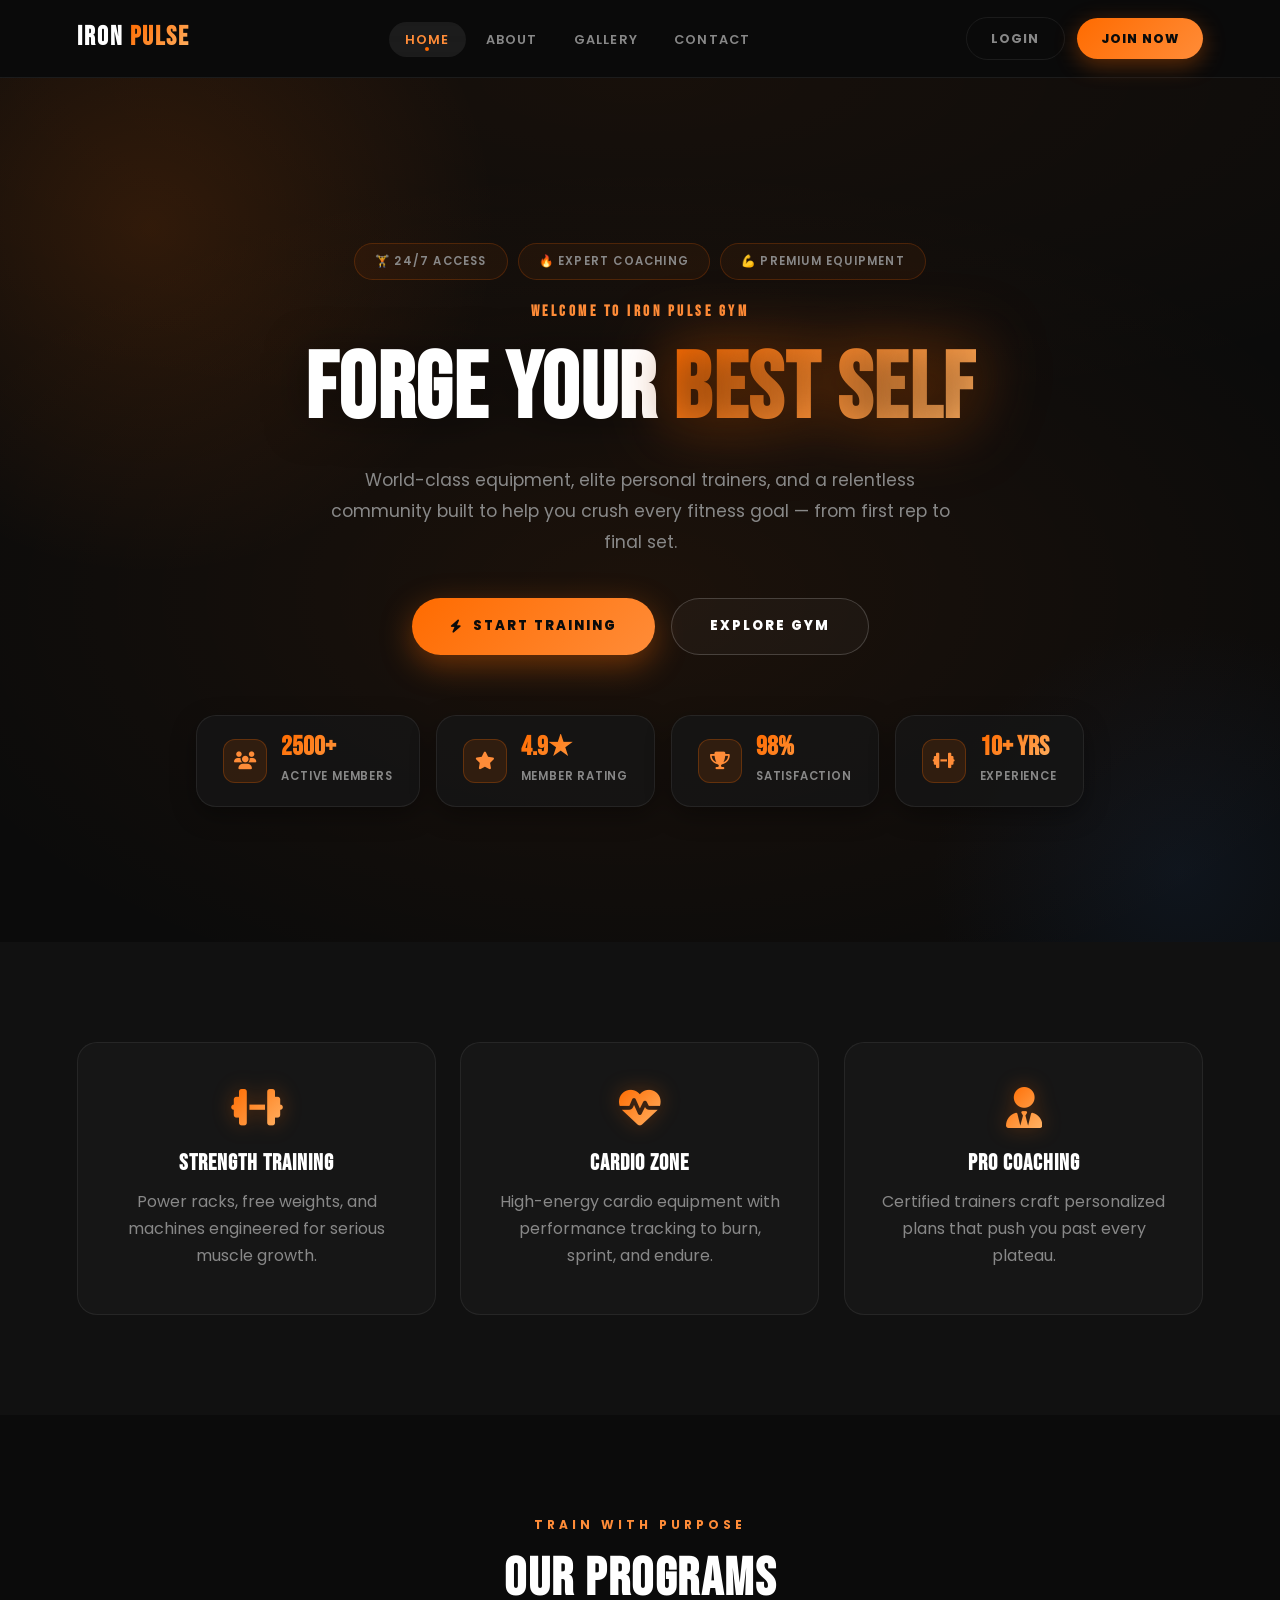
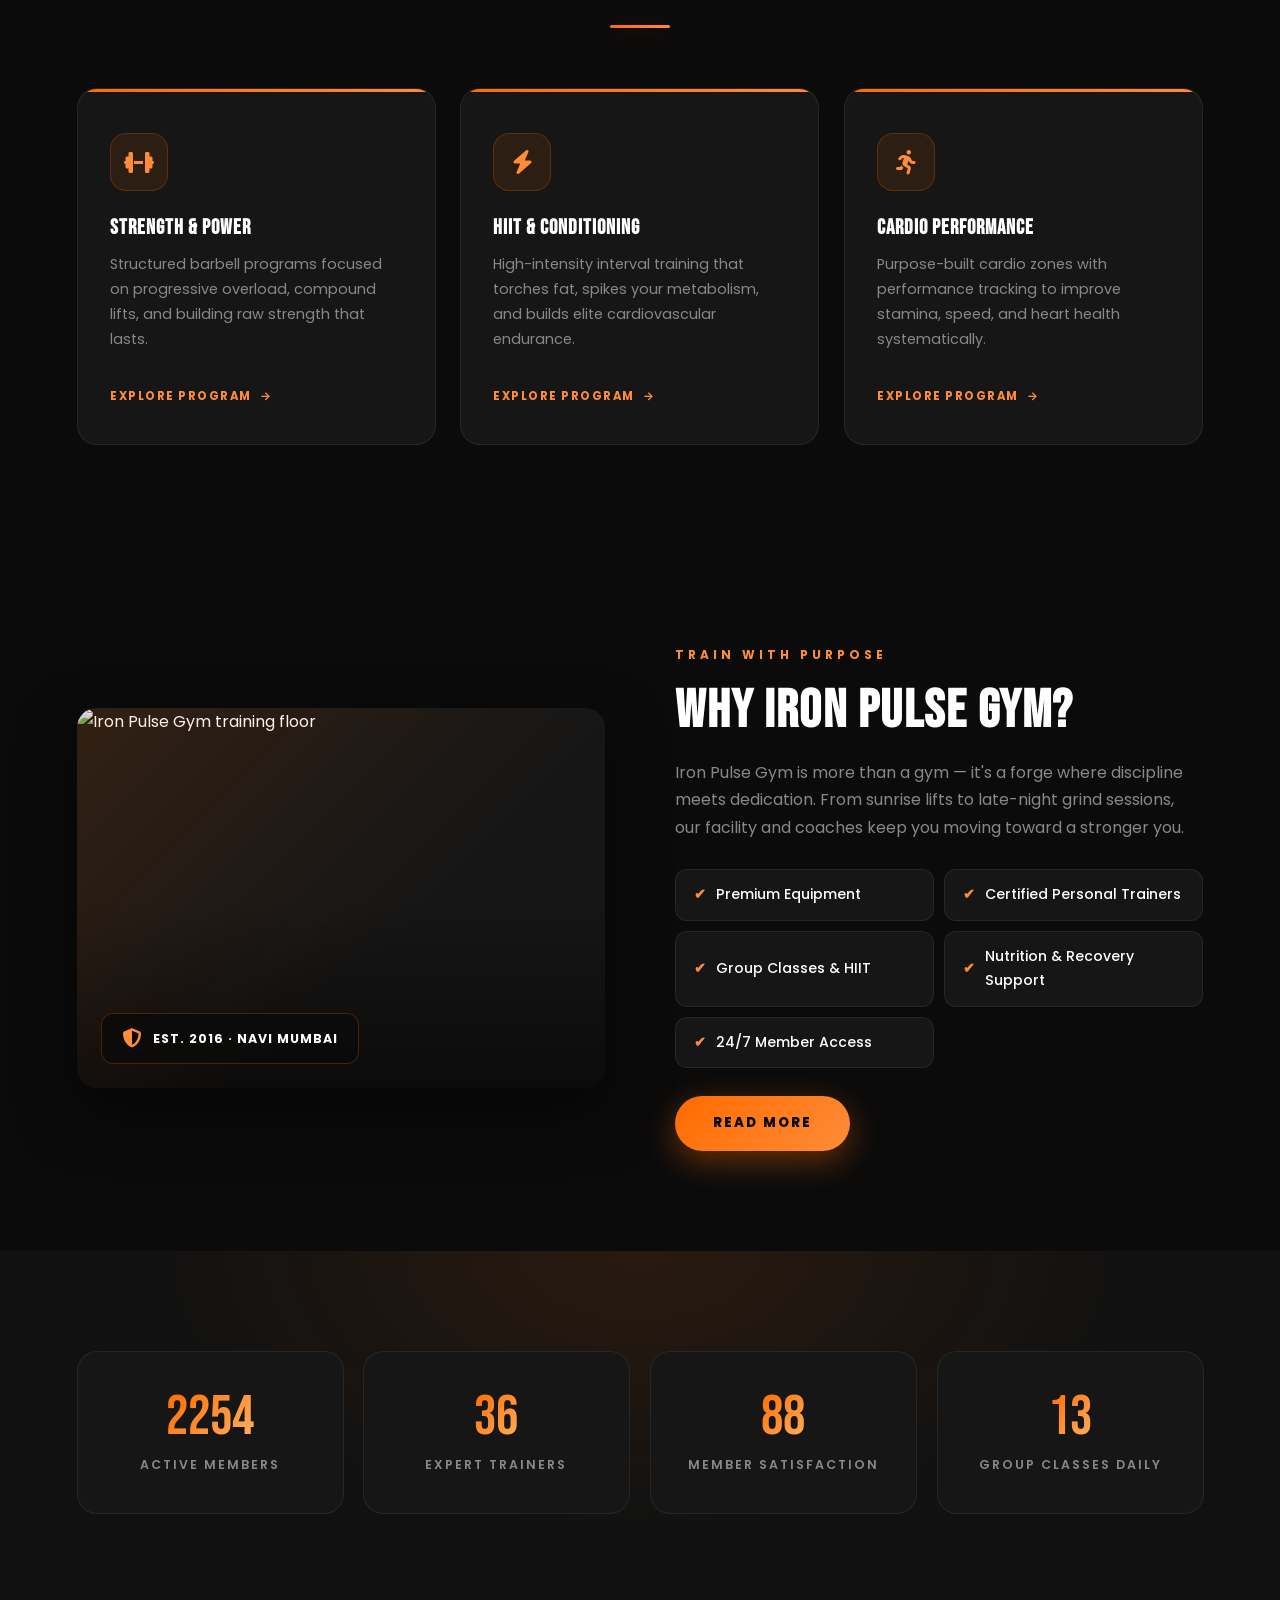
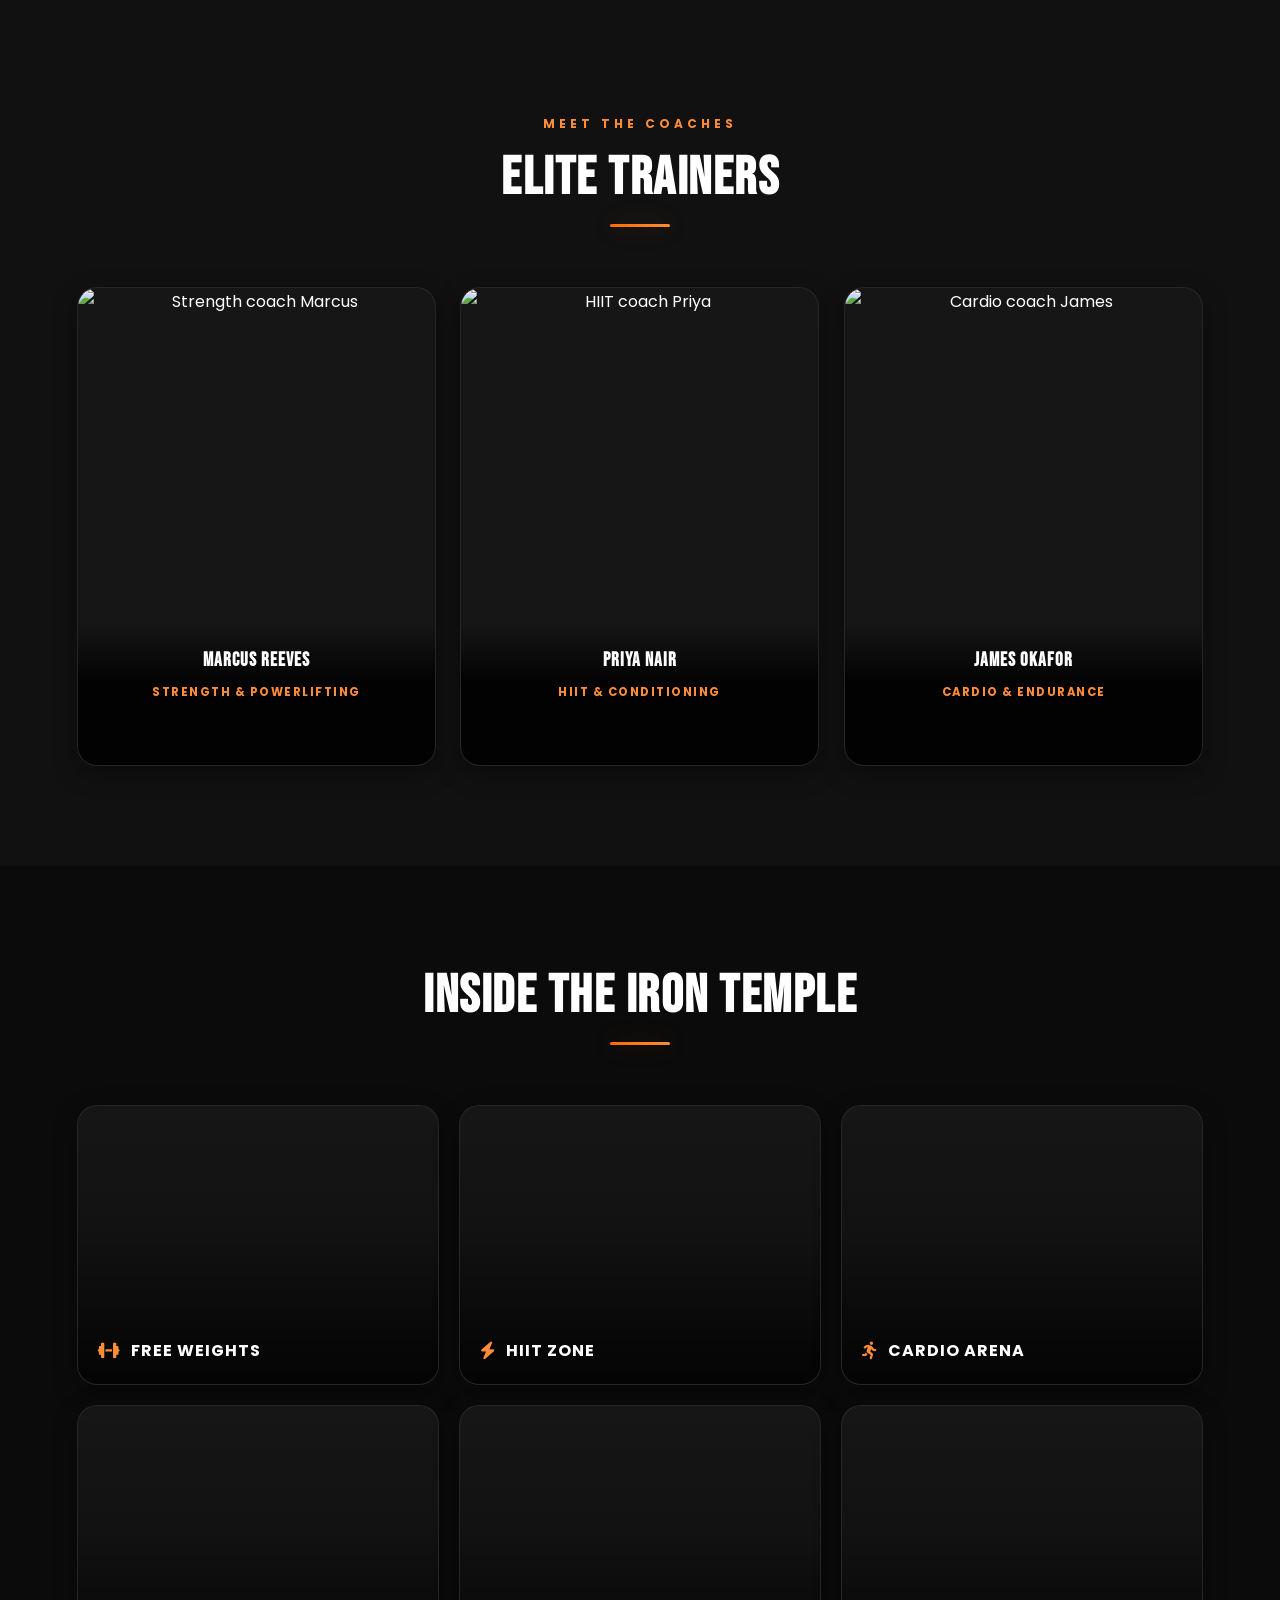
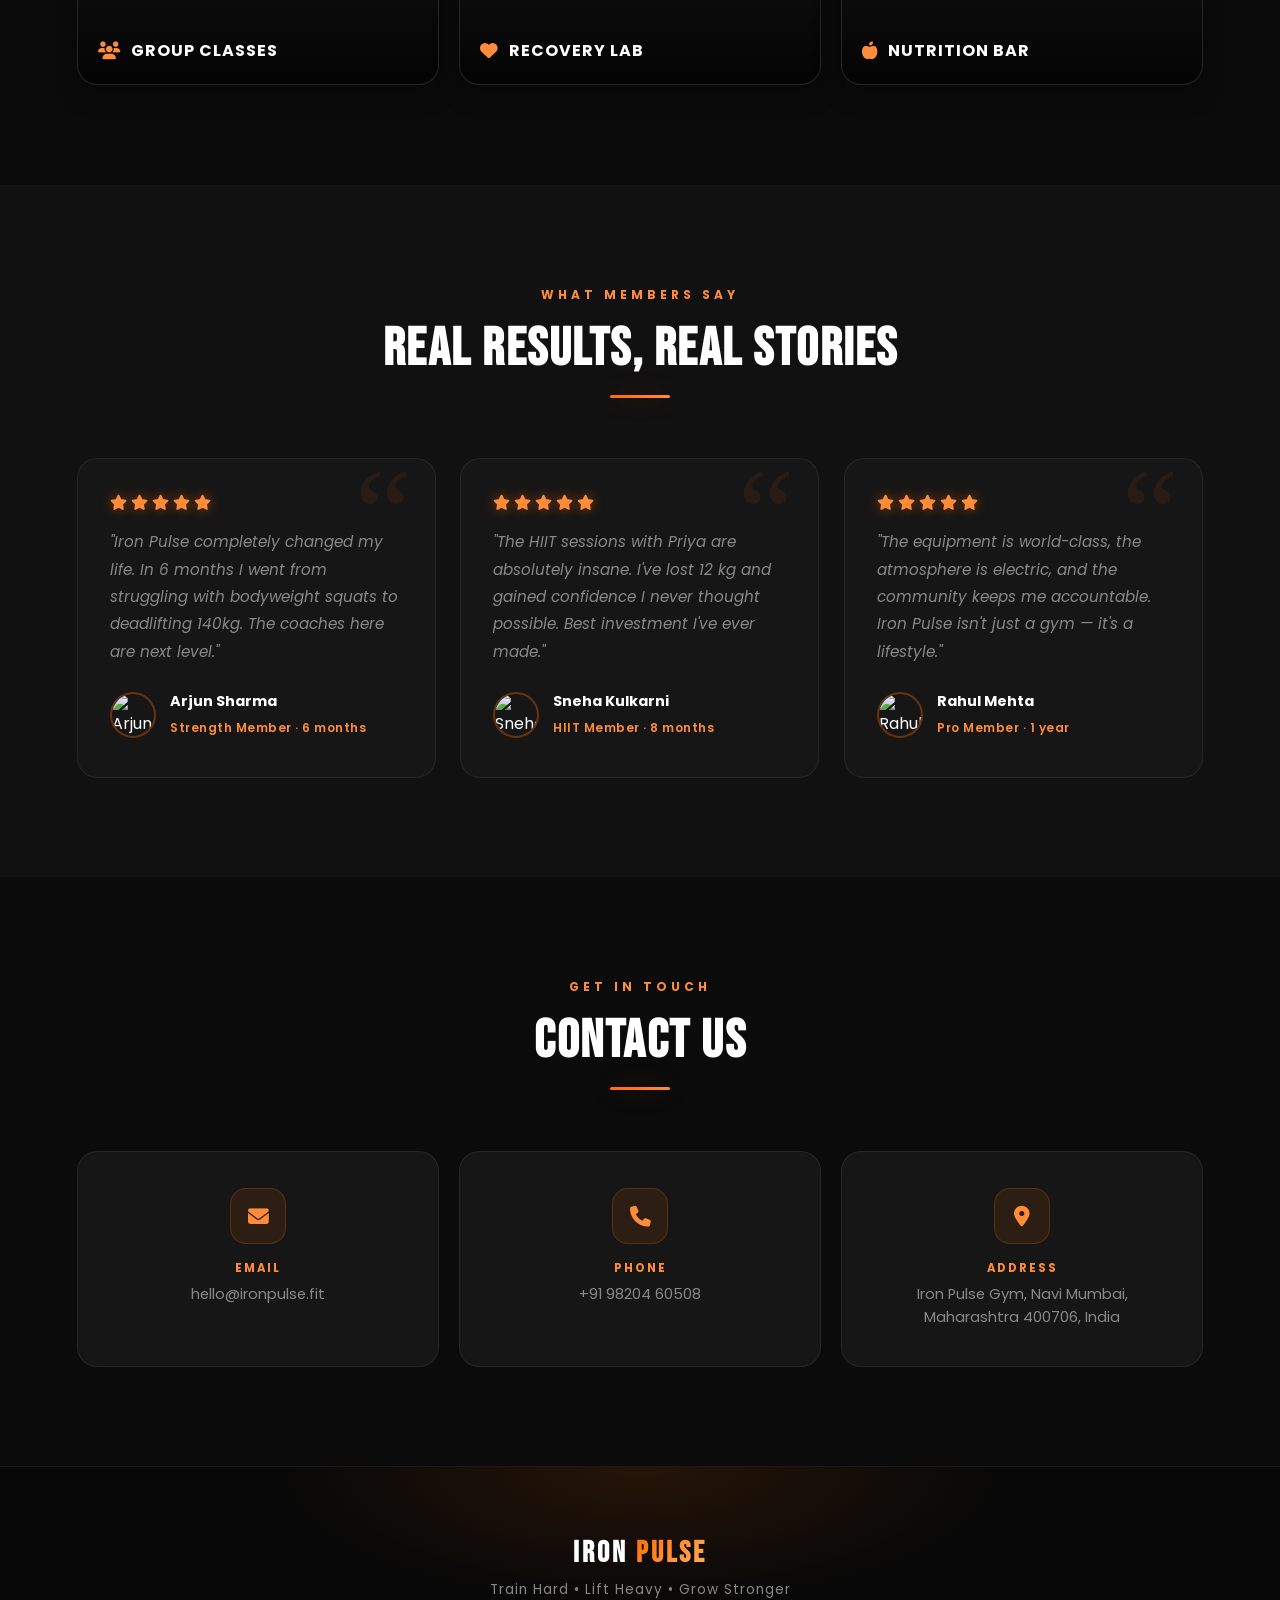
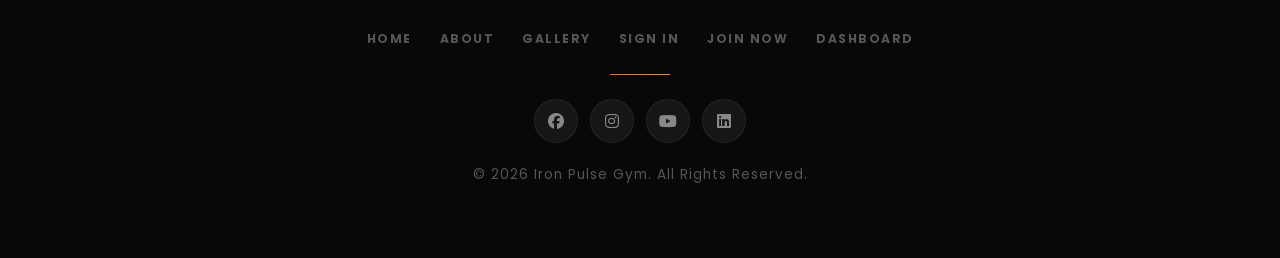
==== commit 98c9054e: "Added Animation page" ====
--- a/Index.html
+++ b/Index.html
@@ -4,13 +4,16 @@
 <head>
     <meta charset="UTF-8">
     <meta name="viewport" content="width=device-width, initial-scale=1.0">
-    <meta name="description" content="Iron Pulse Gym - Train hard, build strength, and transform your body with expert coaching, premium equipment, and an unmatched fitness community.">
+    <meta name="description"
+        content="Iron Pulse Gym - Train hard, build strength, and transform your body with expert coaching, premium equipment, and an unmatched fitness community.">
     <title>Iron Pulse Gym | Home</title>
 
     <!-- Google Fonts -->
     <link rel="preconnect" href="https://fonts.googleapis.com">
     <link rel="preconnect" href="https://fonts.gstatic.com" crossorigin>
-    <link href="https://fonts.googleapis.com/css2?family=Bebas+Neue&family=Poppins:wght@300;400;500;600;700;800&display=swap" rel="stylesheet">
+    <link
+        href="https://fonts.googleapis.com/css2?family=Bebas+Neue&family=Inter:wght@300;400;500;600;700&family=Poppins:wght@300;400;500;600;700;800&display=swap"
+        rel="stylesheet">
 
     <!-- Font Awesome -->
     <link rel="stylesheet" href="https://cdnjs.cloudflare.com/ajax/libs/font-awesome/6.7.2/css/all.min.css">
@@ -31,7 +34,8 @@
             </a>
         </div>
 
-        <button class="menu-toggle" type="button" aria-label="Open navigation menu" aria-expanded="false" aria-controls="primary-nav">
+        <button class="menu-toggle" type="button" aria-label="Open navigation menu" aria-expanded="false"
+            aria-controls="primary-nav">
             <span aria-hidden="true"></span>
             <span aria-hidden="true"></span>
             <span aria-hidden="true"></span>
@@ -71,8 +75,40 @@
                 built to help you crush every fitness goal — from first rep to final set.
             </p>
             <div class="hero-buttons">
-                <a href="Signup.html" class="primary-btn">Start Training</a>
-                <a href="#gallery" class="secondary-btn">Explore Gym</a>
+                <a href="Signup.html" class="primary-btn"><i class="fa-solid fa-bolt"></i> Start Training</a>
+                <a href="Gallary.html" class="secondary-btn">Explore Gym</a>
+            </div>
+
+            <!-- Floating Stat Cards -->
+            <div class="hero-stats">
+                <div class="hero-stat-card">
+                    <div class="hero-stat-icon"><i class="fa-solid fa-users"></i></div>
+                    <div class="hero-stat-info">
+                        <strong>2500+</strong>
+                        <span>Active Members</span>
+                    </div>
+                </div>
+                <div class="hero-stat-card">
+                    <div class="hero-stat-icon"><i class="fa-solid fa-star"></i></div>
+                    <div class="hero-stat-info">
+                        <strong>4.9★</strong>
+                        <span>Member Rating</span>
+                    </div>
+                </div>
+                <div class="hero-stat-card">
+                    <div class="hero-stat-icon"><i class="fa-solid fa-trophy"></i></div>
+                    <div class="hero-stat-info">
+                        <strong>98%</strong>
+                        <span>Satisfaction</span>
+                    </div>
+                </div>
+                <div class="hero-stat-card">
+                    <div class="hero-stat-icon"><i class="fa-solid fa-dumbbell"></i></div>
+                    <div class="hero-stat-info">
+                        <strong>10+ Yrs</strong>
+                        <span>Experience</span>
+                    </div>
+                </div>
             </div>
         </div>
     </section>
@@ -96,9 +132,47 @@
         </div>
     </section>
 
+    <!-- ================= PROGRAMS ================= -->
+    <section class="programs">
+        <div class="programs-header reveal">
+            <p class="eyebrow">Train With Purpose</p>
+            <h2 class="section-title">Our Programs</h2>
+        </div>
+        <div class="programs-grid">
+            <div class="program-card reveal">
+                <div class="program-icon"><i class="fa-solid fa-dumbbell"></i></div>
+                <h3>Strength & Power</h3>
+                <p>Structured barbell programs focused on progressive overload, compound lifts, and building raw
+                    strength that lasts.</p>
+                <span class="program-tag">Explore Program</span>
+            </div>
+            <div class="program-card reveal reveal-delay-1">
+                <div class="program-icon"><i class="fa-solid fa-bolt"></i></div>
+                <h3>HIIT & Conditioning</h3>
+                <p>High-intensity interval training that torches fat, spikes your metabolism, and builds elite
+                    cardiovascular endurance.</p>
+                <span class="program-tag">Explore Program</span>
+            </div>
+            <div class="program-card reveal reveal-delay-2">
+                <div class="program-icon"><i class="fa-solid fa-person-running"></i></div>
+                <h3>Cardio Performance</h3>
+                <p>Purpose-built cardio zones with performance tracking to improve stamina, speed, and heart health
+                    systematically.</p>
+                <span class="program-tag">Explore Program</span>
+            </div>
+        </div>
+    </section>
+
     <!-- ================= ABOUT ================= -->
     <section id="about">
-        <div class="about-image reveal" aria-label="Iron Pulse Gym training floor"></div>
+        <div class="about-image reveal" aria-label="Iron Pulse Gym training floor">
+            <img src="https://images.unsplash.com/photo-1593079831268-3381b0db4a77?w=600&auto=format&fit=crop&q=80&ixlib=rb-4.1.0&ixid=M3wxMjA3fDB8MHxzZWFyY2h8MTZ8fGd5bSUyMGltYWdlc3xlbnwwfHwwfHx8MA%3D%3D"
+                alt="Iron Pulse Gym training floor" loading="lazy">
+            <div class="about-image-badge">
+                <i class="fa-solid fa-shield-halved"></i>
+                <span>Est. 2016 · Navi Mumbai</span>
+            </div>
+        </div>
         <div class="about-content reveal reveal-delay-1">
             <p class="eyebrow">Train with purpose</p>
             <h2>Why Iron Pulse Gym?</h2>
@@ -138,6 +212,58 @@
         </div>
     </section>
 
+    <!-- ================= TRAINERS ================= -->
+    <section class="trainers">
+        <div class="reveal">
+            <p class="eyebrow">Meet The Coaches</p>
+            <h2 class="section-title">Elite Trainers</h2>
+        </div>
+        <div class="trainers-grid">
+            <div class="trainer-card reveal">
+                <img class="trainer-img"
+                    src="https://images.unsplash.com/photo-1567013127542-490d757e51fc?w=600&auto=format&fit=crop&q=80"
+                    alt="Strength coach Marcus" loading="lazy">
+                <div class="trainer-info">
+                    <h3>Marcus Reeves</h3>
+                    <span class="trainer-specialty">Strength &amp; Powerlifting</span>
+                    <div class="trainer-socials">
+                        <a href="#" aria-label="Instagram"><i class="fab fa-instagram"></i></a>
+                        <a href="#" aria-label="Twitter"><i class="fab fa-x-twitter"></i></a>
+                        <a href="#" aria-label="LinkedIn"><i class="fab fa-linkedin-in"></i></a>
+                    </div>
+                </div>
+            </div>
+            <div class="trainer-card reveal reveal-delay-1">
+                <img class="trainer-img"
+                    src="https://images.unsplash.com/photo-1594381898411-846e7d193883?w=600&auto=format&fit=crop&q=80"
+                    alt="HIIT coach Priya" loading="lazy">
+                <div class="trainer-info">
+                    <h3>Priya Nair</h3>
+                    <span class="trainer-specialty">HIIT &amp; Conditioning</span>
+                    <div class="trainer-socials">
+                        <a href="#" aria-label="Instagram"><i class="fab fa-instagram"></i></a>
+                        <a href="#" aria-label="Twitter"><i class="fab fa-x-twitter"></i></a>
+                        <a href="#" aria-label="LinkedIn"><i class="fab fa-linkedin-in"></i></a>
+                    </div>
+                </div>
+            </div>
+            <div class="trainer-card reveal reveal-delay-2">
+                <img class="trainer-img"
+                    src="https://images.unsplash.com/photo-1571731956672-f2b94d7dd0cb?w=600&auto=format&fit=crop&q=80"
+                    alt="Cardio coach James" loading="lazy">
+                <div class="trainer-info">
+                    <h3>James Okafor</h3>
+                    <span class="trainer-specialty">Cardio &amp; Endurance</span>
+                    <div class="trainer-socials">
+                        <a href="#" aria-label="Instagram"><i class="fab fa-instagram"></i></a>
+                        <a href="#" aria-label="Twitter"><i class="fab fa-x-twitter"></i></a>
+                        <a href="#" aria-label="LinkedIn"><i class="fab fa-linkedin-in"></i></a>
+                    </div>
+                </div>
+            </div>
+        </div>
+    </section>
+
     <!-- ================= GALLERY ================= -->
     <section id="gallery">
         <h2 class="section-title reveal">Inside The Iron Temple</h2>
@@ -163,13 +289,93 @@
         </div>
     </section>
 
+    <!-- ================= TESTIMONIALS ================= -->
+    <section class="testimonials">
+        <div class="reveal">
+            <p class="eyebrow">What Members Say</p>
+            <h2 class="section-title">Real Results, Real Stories</h2>
+        </div>
+        <div class="testimonials-grid">
+            <div class="testimonial-card reveal">
+                <div class="testimonial-stars">
+                    <i class="fa-solid fa-star"></i><i class="fa-solid fa-star"></i>
+                    <i class="fa-solid fa-star"></i><i class="fa-solid fa-star"></i>
+                    <i class="fa-solid fa-star"></i>
+                </div>
+                <blockquote>"Iron Pulse completely changed my life. In 6 months I went from struggling with bodyweight
+                    squats to deadlifting 140kg. The coaches here are next level."</blockquote>
+                <div class="testimonial-author">
+                    <img class="testimonial-avatar"
+                        src="https://images.unsplash.com/photo-1500648767791-00dcc994a43e?w=100&auto=format&fit=crop&q=80"
+                        alt="Arjun S.">
+                    <div class="testimonial-author-info">
+                        <strong>Arjun Sharma</strong>
+                        <span>Strength Member · 6 months</span>
+                    </div>
+                </div>
+            </div>
+            <div class="testimonial-card reveal reveal-delay-1">
+                <div class="testimonial-stars">
+                    <i class="fa-solid fa-star"></i><i class="fa-solid fa-star"></i>
+                    <i class="fa-solid fa-star"></i><i class="fa-solid fa-star"></i>
+                    <i class="fa-solid fa-star"></i>
+                </div>
+                <blockquote>"The HIIT sessions with Priya are absolutely insane. I've lost 12 kg and gained confidence I
+                    never thought possible. Best investment I've ever made."</blockquote>
+                <div class="testimonial-author">
+                    <img class="testimonial-avatar"
+                        src="https://images.unsplash.com/photo-1614967456584-3b70e1025c35?w=100&auto=format&fit=crop&q=80"
+                        alt="Sneha K.">
+                    <div class="testimonial-author-info">
+                        <strong>Sneha Kulkarni</strong>
+                        <span>HIIT Member · 8 months</span>
+                    </div>
+                </div>
+            </div>
+            <div class="testimonial-card reveal reveal-delay-2">
+                <div class="testimonial-stars">
+                    <i class="fa-solid fa-star"></i><i class="fa-solid fa-star"></i>
+                    <i class="fa-solid fa-star"></i><i class="fa-solid fa-star"></i>
+                    <i class="fa-solid fa-star"></i>
+                </div>
+                <blockquote>"The equipment is world-class, the atmosphere is electric, and the community keeps me
+                    accountable. Iron Pulse isn't just a gym — it's a lifestyle."</blockquote>
+                <div class="testimonial-author">
+                    <img class="testimonial-avatar"
+                        src="https://images.unsplash.com/photo-1552058544-f2b08422138a?w=100&auto=format&fit=crop&q=80"
+                        alt="Rahul M.">
+                    <div class="testimonial-author-info">
+                        <strong>Rahul Mehta</strong>
+                        <span>Pro Member · 1 year</span>
+                    </div>
+                </div>
+            </div>
+        </div>
+    </section>
+
     <!-- ================= CONTACT ================= -->
     <section id="contact">
-        <h2 class="section-title reveal">Contact Us</h2>
-        <p class="reveal"><strong>Email:</strong> hello@ironpulse.fit</p>
-        <p class="reveal reveal-delay-1"><strong>Phone:</strong> +91 98204 60508</p>
-        <p class="reveal reveal-delay-2"><strong>Address:</strong> Iron Pulse Gym, Navi Mumbai, Maharashtra 400706, India</p>
-        <p class="reveal reveal-delay-3"><strong>Membership options:</strong> online enrollment, on-site tours, or visit our front desk.</p>
+        <div class="reveal">
+            <p class="eyebrow">Get In Touch</p>
+            <h2 class="section-title">Contact Us</h2>
+        </div>
+        <div class="contact-grid">
+            <div class="contact-card reveal">
+                <div class="contact-card-icon"><i class="fa-solid fa-envelope"></i></div>
+                <h4>Email</h4>
+                <p>hello@ironpulse.fit</p>
+            </div>
+            <div class="contact-card reveal reveal-delay-1">
+                <div class="contact-card-icon"><i class="fa-solid fa-phone"></i></div>
+                <h4>Phone</h4>
+                <p>+91 98204 60508</p>
+            </div>
+            <div class="contact-card reveal reveal-delay-2">
+                <div class="contact-card-icon"><i class="fa-solid fa-location-dot"></i></div>
+                <h4>Address</h4>
+                <p>Iron Pulse Gym, Navi Mumbai,<br>Maharashtra 400706, India</p>
+            </div>
+        </div>
     </section>
 
     <!-- ================= FOOTER ================= -->
@@ -185,13 +391,14 @@
                 <a href="Signup.html">Join Now</a>
                 <a href="Member.html">Dashboard</a>
             </div>
+            <div class="footer-divider"></div>
             <div class="social">
                 <a href="#" aria-label="Facebook"><i class="fab fa-facebook"></i></a>
                 <a href="#" aria-label="Instagram"><i class="fab fa-instagram"></i></a>
                 <a href="#" aria-label="YouTube"><i class="fab fa-youtube"></i></a>
                 <a href="#" aria-label="LinkedIn"><i class="fab fa-linkedin"></i></a>
             </div>
-            <p>© <span data-year>2026</span> Iron Pulse Gym. All Rights Reserved.</p>
+            <p class="footer-copy">© <span data-year>2026</span> Iron Pulse Gym. All Rights Reserved.</p>
         </div>
     </footer>
 
@@ -200,5 +407,4 @@
 
 </body>
 
-</html>
-
+</html>
--- a/css/main.css
+++ b/css/main.css
@@ -1,77 +1,77 @@
 /* =========================================================
-   IRON PULSE GYM — main.css (shared design system)
-   ========================================================= */
-
+   IRON PULSE GYM — main.css  |  Premium Dark Luxury Theme
+   ========================================================= */
+
+/* =========================================================
+   DESIGN TOKENS
+   ========================================================= */
 :root {
-  /* ---- Iron Pulse Gym palette ---- */
-  --bg: #0a0c0f;
-  --bg-alt: #101318;
-  --surface: #161a21;
-  --surface-2: #1c212a;
-  --primary: #ff6b1a;
-  --primary-2: #ff9d2e;
-  --accent: #ffd166;
-  --danger: #ff3b3b;
-  --success: #2ee59d;
-  --text: #f4f6f8;
-  --text-muted: #9aa3af;
-  --border: rgba(255, 255, 255, 0.08);
-  --header-h: 76px;
-  --radius: 16px;
-  --radius-sm: 10px;
-  --shadow: 0 20px 50px rgba(0, 0, 0, 0.45);
-  --shadow-glow: 0 0 40px rgba(255, 107, 26, 0.35);
-  --grad: linear-gradient(135deg, #ff6b1a 0%, #ff9d2e 100%);
-  --grad-dark: linear-gradient(135deg, #1a1e26 0%, #0a0c0f 100%);
-  --transition: 0.35s cubic-bezier(0.22, 1, 0.36, 1);
-}
-
-/* ---------- Reset ---------- */
-*,
-*::before,
-*::after {
-  margin: 0;
-  padding: 0;
+  /* Palette */
+  --bg:            #0B0B0B;
+  --bg-alt:        #111111;
+  --surface:       #161616;
+  --surface-2:     #1E1E1E;
+  --surface-3:     #242424;
+  --primary:       #FF6B00;
+  --primary-2:     #FF8C38;
+  --primary-dark:  #CC5500;
+  --accent:        #FFD166;
+  --danger:        #FF3B3B;
+  --success:       #2EE59D;
+  --text:          #FFFFFF;
+  --text-muted:    #888888;
+  --text-subtle:   #555555;
+  --border:        rgba(255,255,255,0.07);
+  --border-hover:  rgba(255,107,0,0.4);
+  --glass:         rgba(255,255,255,0.04);
+  --glass-hover:   rgba(255,255,255,0.07);
+
+  /* Effects */
+  --header-h:      78px;
+  --radius:        20px;
+  --radius-sm:     12px;
+  --radius-xs:     8px;
+  --shadow:        0 24px 60px rgba(0,0,0,0.55);
+  --shadow-sm:     0 8px 24px rgba(0,0,0,0.35);
+  --shadow-glow:   0 0 50px rgba(255,107,0,0.4);
+  --shadow-glow-sm:0 0 25px rgba(255,107,0,0.25);
+  --grad:          linear-gradient(135deg, #FF6B00 0%, #FF8C38 100%);
+  --grad-dark:     linear-gradient(135deg, #1A1A1A 0%, #0B0B0B 100%);
+  --grad-text:     linear-gradient(135deg, #FF6B00, #FFB366);
+  --transition:    0.38s cubic-bezier(0.22,1,0.36,1);
+}
+
+/* =========================================================
+   RESET
+   ========================================================= */
+*, *::before, *::after {
+  margin: 0; padding: 0;
   box-sizing: border-box;
 }
 
 html {
   scroll-behavior: smooth;
-  scroll-padding-top: calc(var(--header-h) + 20px);
+  scroll-padding-top: calc(var(--header-h) + 24px);
 }
 
 body {
-  font-family: "Poppins", sans-serif;
+  font-family: "Poppins", "Inter", sans-serif;
   background: var(--bg);
   color: var(--text);
   line-height: 1.7;
   overflow-x: hidden;
   -webkit-font-smoothing: antialiased;
-}
-
-img {
-  max-width: 100%;
-  display: block;
-}
-
-a {
-  text-decoration: none;
-  color: inherit;
-}
-
-ul {
-  list-style: none;
-}
-
-button {
-  font-family: inherit;
-  cursor: pointer;
-  border: none;
-  background: none;
-  color: inherit;
-}
-
-/* ---------- Typography ---------- */
+  -moz-osx-font-smoothing: grayscale;
+}
+
+img { max-width: 100%; display: block; }
+a { text-decoration: none; color: inherit; }
+ul { list-style: none; }
+button { font-family: inherit; cursor: pointer; border: none; background: none; color: inherit; }
+
+/* =========================================================
+   TYPOGRAPHY
+   ========================================================= */
 h1, h2, h3, h4 {
   font-family: "Bebas Neue", "Poppins", sans-serif;
   letter-spacing: 1.5px;
@@ -79,21 +79,37 @@
   text-transform: uppercase;
 }
 
-h1 { font-size: clamp(2.6rem, 7vw, 5.2rem); }
-h2 { font-size: clamp(2rem, 4.5vw, 3.1rem); }
-h3 { font-size: 1.4rem; letter-spacing: 1px; }
-h4 { font-size: 1rem; letter-spacing: 3px; }
+h1 { font-size: clamp(2.8rem, 7.5vw, 5.8rem); }
+h2 { font-size: clamp(2.1rem, 4.5vw, 3.4rem); }
+h3 { font-size: 1.45rem; letter-spacing: 1px; }
+h4 { font-size: 0.95rem; letter-spacing: 3.5px; }
 
 p { color: var(--text-muted); }
 
-section {
-  padding: 90px 5%;
-  position: relative;
+section { padding: 100px 6%; position: relative; }
+
+.section-label {
+  display: inline-flex;
+  align-items: center;
+  gap: 10px;
+  font-size: 0.75rem;
+  font-weight: 700;
+  letter-spacing: 4px;
+  text-transform: uppercase;
+  color: var(--primary-2);
+  margin-bottom: 16px;
+}
+
+.section-label::before {
+  content: "";
+  width: 28px; height: 2px;
+  background: var(--grad);
+  border-radius: 2px;
 }
 
 .section-title {
   text-align: center;
-  margin-bottom: 50px;
+  margin-bottom: 60px;
   position: relative;
   display: block;
 }
@@ -101,24 +117,30 @@
 .section-title::after {
   content: "";
   display: block;
-  width: 70px;
-  height: 4px;
-  margin: 14px auto 0;
-  border-radius: 4px;
+  width: 60px; height: 3px;
+  margin: 16px auto 0;
+  border-radius: 3px;
   background: var(--grad);
-  box-shadow: var(--shadow-glow);
-}
-
-/* ---------- Scrollbar ---------- */
-::-webkit-scrollbar {
-  width: 10px;
-}
-::-webkit-scrollbar-track {
-  background: var(--bg);
-}
+  box-shadow: var(--shadow-glow-sm);
+}
+
+.eyebrow {
+  font-size: 0.75rem;
+  font-weight: 700;
+  letter-spacing: 4px;
+  text-transform: uppercase;
+  color: var(--primary-2);
+  margin-bottom: 14px;
+}
+
+/* =========================================================
+   SCROLLBAR
+   ========================================================= */
+::-webkit-scrollbar { width: 6px; }
+::-webkit-scrollbar-track { background: var(--bg); }
 ::-webkit-scrollbar-thumb {
-  background: linear-gradient(var(--primary), var(--primary-2));
-  border-radius: 8px;
+  background: var(--grad);
+  border-radius: 6px;
 }
 
 /* =========================================================
@@ -126,110 +148,98 @@
    ========================================================= */
 header {
   position: sticky;
-  top: 0;
-  z-index: 1000;
+  top: 0; z-index: 1000;
   height: var(--header-h);
   display: flex;
   align-items: center;
   justify-content: space-between;
-  gap: 20px;
-  padding: 0 5%;
-  background: rgba(10, 12, 15, 0.72);
-  backdrop-filter: blur(16px);
-  -webkit-backdrop-filter: blur(16px);
+  gap: 24px;
+  padding: 0 6%;
+  background: rgba(11,11,11,0.6);
+  backdrop-filter: blur(24px) saturate(1.4);
+  -webkit-backdrop-filter: blur(24px) saturate(1.4);
   border-bottom: 1px solid var(--border);
-  transition: box-shadow 0.4s ease, background 0.4s ease;
+  transition: background 0.4s ease, box-shadow 0.4s ease;
 }
 
 header.scrolled {
-  background: rgba(10, 12, 15, 0.94);
-  box-shadow: 0 10px 40px rgba(0, 0, 0, 0.55);
-}
-
-.logo a {
-  display: inline-block;
-  color: inherit;
-}
-
+  background: rgba(11,11,11,0.92);
+  box-shadow: 0 8px 40px rgba(0,0,0,0.6);
+}
+
+/* Logo */
+.logo a { display: inline-block; }
 .logo h2 {
-  font-size: 1.6rem;
+  font-size: 1.7rem;
   color: var(--text);
   cursor: pointer;
+  letter-spacing: 2px;
 }
 
 .logo span {
-  background: var(--grad);
+  background: var(--grad-text);
   -webkit-background-clip: text;
   background-clip: text;
   -webkit-text-fill-color: transparent;
 }
 
 .logo h2:hover span {
-  filter: drop-shadow(0 0 10px rgba(255, 107, 26, 0.7));
-}
-
-/* ---- Nav links ---- */
-nav ul {
-  display: flex;
-  gap: 8px;
-}
+  filter: drop-shadow(0 0 12px rgba(255,107,0,0.8));
+}
+
+/* Nav links */
+nav ul { display: flex; gap: 4px; }
 
 nav ul li a {
   position: relative;
-  padding: 8px 14px;
-  font-size: 0.86rem;
+  padding: 9px 16px;
+  font-size: 0.8rem;
   font-weight: 600;
-  letter-spacing: 1px;
+  letter-spacing: 1.2px;
   color: var(--text-muted);
   text-transform: uppercase;
-  transition: color 0.3s ease;
-}
-
-nav ul li a::after {
-  content: "";
-  position: absolute;
-  left: 14px;
-  right: 14px;
-  bottom: 2px;
-  height: 2px;
-  border-radius: 2px;
-  background: var(--grad);
-  transform: scaleX(0);
-  transform-origin: left;
-  transition: transform 0.35s cubic-bezier(0.22, 1, 0.36, 1);
+  border-radius: 50px;
+  transition: color var(--transition), background var(--transition);
 }
 
 nav ul li a:hover,
 nav ul li a.active {
   color: var(--text);
-}
-
-nav ul li a:hover::after,
+  background: var(--glass-hover);
+}
+
+nav ul li a.active {
+  color: var(--primary-2);
+}
+
 nav ul li a.active::after {
-  transform: scaleX(1);
-}
-
-/* ---- Nav actions ---- */
-.nav-actions {
-  display: flex;
-  align-items: center;
-  gap: 12px;
-}
+  content: "";
+  position: absolute;
+  bottom: 6px;
+  left: 50%;
+  transform: translateX(-50%);
+  width: 4px; height: 4px;
+  border-radius: 50%;
+  background: var(--primary);
+}
+
+/* Nav actions */
+.nav-actions { display: flex; align-items: center; gap: 12px; }
 
 .login-btn-outline,
 .join-btn {
-  padding: 10px 22px;
+  padding: 10px 24px;
   border-radius: 50px;
-  font-size: 0.8rem;
+  font-size: 0.78rem;
   font-weight: 700;
-  letter-spacing: 1px;
+  letter-spacing: 1.2px;
   text-transform: uppercase;
-  transition: transform 0.3s ease, box-shadow 0.3s ease;
+  transition: transform var(--transition), box-shadow var(--transition), border-color var(--transition), color var(--transition);
 }
 
 .login-btn-outline {
   border: 1px solid var(--border);
-  color: var(--text);
+  color: var(--text-muted);
 }
 
 .login-btn-outline:hover {
@@ -240,16 +250,17 @@
 
 .join-btn {
   background: var(--grad);
-  color: #0b0d10;
-  box-shadow: 0 8px 24px rgba(255, 107, 26, 0.35);
+  color: #0B0B0B;
+  font-weight: 800;
+  box-shadow: 0 6px 22px rgba(255,107,0,0.35);
 }
 
 .join-btn:hover {
   transform: translateY(-2px) scale(1.04);
-  box-shadow: 0 12px 34px rgba(255, 107, 26, 0.5);
-}
-
-/* ---- Menu toggle (mobile) ---- */
+  box-shadow: 0 12px 36px rgba(255,107,0,0.55);
+}
+
+/* Mobile toggle */
 .menu-toggle {
   display: none;
   flex-direction: column;
@@ -259,26 +270,17 @@
 }
 
 .menu-toggle span {
-  width: 26px;
-  height: 3px;
-  border-radius: 3px;
+  width: 26px; height: 2px;
+  border-radius: 2px;
   background: var(--text);
-  transition: transform 0.35s ease, opacity 0.35s ease;
-}
-
-.menu-toggle.active span:nth-child(1) {
-  transform: translateY(8px) rotate(45deg);
-}
-.menu-toggle.active span:nth-child(2) {
-  opacity: 0;
-}
-.menu-toggle.active span:nth-child(3) {
-  transform: translateY(-8px) rotate(-45deg);
-}
-
-.mobile-join {
-  display: none;
-}
+  transition: transform 0.38s ease, opacity 0.38s ease, background 0.38s ease;
+}
+
+.menu-toggle.active span:nth-child(1) { transform: translateY(7px) rotate(45deg); }
+.menu-toggle.active span:nth-child(2) { opacity: 0; transform: scaleX(0); }
+.menu-toggle.active span:nth-child(3) { transform: translateY(-7px) rotate(-45deg); }
+
+.mobile-join { display: none; }
 
 /* =========================================================
    BUTTONS
@@ -289,92 +291,130 @@
   align-items: center;
   justify-content: center;
   gap: 10px;
-  padding: 15px 34px;
+  padding: 16px 38px;
   border-radius: 50px;
-  font-size: 0.85rem;
-  font-weight: 700;
-  letter-spacing: 1.5px;
+  font-size: 0.82rem;
+  font-weight: 800;
+  letter-spacing: 2px;
   text-transform: uppercase;
-  transition: transform 0.3s ease, box-shadow 0.3s ease, background 0.3s ease, color 0.3s ease;
+  transition: transform var(--transition), box-shadow var(--transition), background var(--transition), color var(--transition);
+  position: relative;
+  overflow: hidden;
 }
 
 .primary-btn {
   background: var(--grad);
-  color: #0b0d10;
-  box-shadow: 0 10px 30px rgba(255, 107, 26, 0.35);
-}
-
-.primary-btn:hover {
-  transform: translateY(-3px) scale(1.03);
-  box-shadow: 0 16px 44px rgba(255, 107, 26, 0.55);
-}
+  color: #0B0B0B;
+  box-shadow: 0 10px 32px rgba(255,107,0,0.38);
+}
+
+.primary-btn::before {
+  content: "";
+  position: absolute;
+  inset: 0;
+  background: linear-gradient(135deg, rgba(255,255,255,0.18) 0%, transparent 60%);
+  opacity: 0;
+  transition: opacity 0.3s ease;
+}
+
+.primary-btn:hover { transform: translateY(-3px) scale(1.03); box-shadow: 0 18px 48px rgba(255,107,0,0.6); }
+.primary-btn:hover::before { opacity: 1; }
 
 .secondary-btn {
-  border: 2px solid rgba(255, 255, 255, 0.25);
+  border: 1.5px solid rgba(255,255,255,0.18);
   color: var(--text);
-  background: rgba(255, 255, 255, 0.04);
+  background: rgba(255,255,255,0.03);
 }
 
 .secondary-btn:hover {
   border-color: var(--primary);
   color: var(--primary-2);
+  background: rgba(255,107,0,0.06);
   transform: translateY(-3px);
-  box-shadow: 0 12px 30px rgba(255, 107, 26, 0.25);
+  box-shadow: 0 12px 32px rgba(255,107,0,0.2);
 }
 
 /* =========================================================
    HERO
    ========================================================= */
 .hero {
-  min-height: 92vh;
+  min-height: 96vh;
   display: flex;
   align-items: center;
   justify-content: center;
   text-align: center;
-  background: radial-gradient(ellipse at 20% 20%, #2a1a0a 0%, transparent 55%),
-              radial-gradient(ellipse at 80% 90%, #1a2230 0%, transparent 50%),
-              var(--bg);
+  position: relative;
   overflow: hidden;
-  padding: 120px 5%;
+  padding: 130px 6% 100px;
+  background: var(--bg);
+}
+
+/* Cinematic background gradient */
+.hero::before {
+  content: "";
+  position: absolute;
+  width: 700px; height: 700px;
+  background: radial-gradient(circle, rgba(255,107,0,0.14) 0%, transparent 70%);
+  top: -200px; left: -200px;
+  border-radius: 50%;
+  animation: floatOrb 14s ease-in-out infinite;
+  z-index: 0;
+}
+
+.hero::after {
+  content: "";
+  position: absolute;
+  width: 500px; height: 500px;
+  background: radial-gradient(circle, rgba(30,60,100,0.2) 0%, transparent 70%);
+  bottom: -180px; right: -150px;
+  border-radius: 50%;
+  animation: floatOrb 18s ease-in-out infinite reverse;
+  animation-delay: 6s;
+  z-index: 0;
 }
 
 .hero .overlay {
   position: absolute;
   inset: 0;
-  background: radial-gradient(circle at 70% 40%, rgba(255, 107, 26, 0.08), transparent 60%);
+  background:
+    radial-gradient(ellipse 60% 50% at 50% 60%, rgba(255,107,0,0.07), transparent),
+    radial-gradient(ellipse 80% 40% at 50% 0%, rgba(255,107,0,0.05), transparent);
+  z-index: 1;
 }
 
 .hero-content {
   position: relative;
   z-index: 2;
-  max-width: 900px;
+  max-width: 960px;
 }
 
 .hero-content h4 {
   color: var(--primary-2);
-  margin-bottom: 16px;
-  animation: fadeInDown 0.9s ease both;
+  margin-bottom: 18px;
+  animation: fadeInDown 1s ease both;
 }
 
 .hero-content h1 {
   color: var(--text);
-  margin-bottom: 20px;
-  animation: fadeInUp 0.9s 0.15s ease both;
+  margin-bottom: 24px;
+  animation: fadeInUp 1s 0.15s ease both;
+  text-shadow: 0 4px 40px rgba(0,0,0,0.5);
 }
 
 .hero-content h1 span {
-  background: var(--grad);
+  background: var(--grad-text);
   -webkit-background-clip: text;
   background-clip: text;
   -webkit-text-fill-color: transparent;
-  filter: drop-shadow(0 0 24px rgba(255, 107, 26, 0.4));
+  filter: drop-shadow(0 0 30px rgba(255,107,0,0.5));
 }
 
 .hero-content p {
-  max-width: 640px;
-  margin: 0 auto 36px;
-  font-size: 1.05rem;
-  animation: fadeInUp 0.9s 0.3s ease both;
+  max-width: 620px;
+  margin: 0 auto 40px;
+  font-size: 1.08rem;
+  line-height: 1.8;
+  animation: fadeInUp 1s 0.3s ease both;
 }
 
 .hero-buttons {
@@ -382,58 +422,100 @@
   justify-content: center;
   flex-wrap: wrap;
   gap: 16px;
-  animation: fadeInUp 0.9s 0.45s ease both;
-}
-
-/* Floating decorative shapes */
-.hero::before,
-.hero::after {
-  content: "";
-  position: absolute;
-  width: 420px;
-  height: 420px;
-  border-radius: 50%;
-  filter: blur(80px);
-  opacity: 0.35;
-  animation: floatShape 12s ease-in-out infinite;
-  z-index: 0;
-}
-
-.hero::before {
-  background: var(--primary);
-  top: -120px;
-  left: -120px;
-}
-
-.hero::after {
-  background: #1f3a5f;
-  bottom: -160px;
-  right: -120px;
-  animation-delay: 5s;
-}
-
-.hero-status {
-  margin-bottom: 18px;
-}
+  animation: fadeInUp 1s 0.45s ease both;
+}
+
+/* Hero badges */
+.hero-status { margin-bottom: 20px; }
 
 .hero-badges {
   display: flex;
   justify-content: center;
   flex-wrap: wrap;
   gap: 10px;
-  margin-bottom: 20px;
+  margin-bottom: 24px;
 }
 
 .hero-badges span {
-  padding: 8px 18px;
+  padding: 8px 20px;
   border-radius: 50px;
-  font-size: 0.75rem;
+  font-size: 0.72rem;
   font-weight: 600;
-  letter-spacing: 1px;
+  letter-spacing: 1.2px;
   text-transform: uppercase;
+  border: 1px solid rgba(255,107,0,0.2);
+  background: rgba(255,107,0,0.06);
+  color: var(--text-muted);
+  animation: fadeInUp 1s 0.08s ease both;
+  transition: border-color var(--transition), color var(--transition);
+}
+
+.hero-badges span:hover {
+  border-color: var(--primary);
+  color: var(--primary-2);
+}
+
+/* Hero Stat Cards */
+.hero-stats {
+  display: flex;
+  justify-content: center;
+  flex-wrap: wrap;
+  gap: 16px;
+  margin-top: 60px;
+  animation: fadeInUp 1s 0.6s ease both;
+}
+
+.hero-stat-card {
+  display: flex;
+  align-items: center;
+  gap: 14px;
+  padding: 18px 26px;
+  border-radius: var(--radius);
+  background: rgba(22,22,22,0.8);
   border: 1px solid var(--border);
-  background: rgba(255, 255, 255, 0.04);
-  animation: fadeInUp 0.9s 0.1s ease both;
+  backdrop-filter: blur(20px);
+  -webkit-backdrop-filter: blur(20px);
+  box-shadow: var(--shadow-sm);
+  transition: transform var(--transition), border-color var(--transition), box-shadow var(--transition);
+  min-width: 160px;
+}
+
+.hero-stat-card:hover {
+  transform: translateY(-6px);
+  border-color: rgba(255,107,0,0.35);
+  box-shadow: 0 20px 50px rgba(0,0,0,0.4), 0 0 24px rgba(255,107,0,0.15);
+}
+
+.hero-stat-icon {
+  width: 44px; height: 44px;
+  border-radius: 12px;
+  background: rgba(255,107,0,0.12);
+  border: 1px solid rgba(255,107,0,0.25);
+  display: flex; align-items: center; justify-content: center;
+  color: var(--primary-2);
+  font-size: 1.1rem;
+  flex-shrink: 0;
+}
+
+.hero-stat-info { text-align: left; }
+
+.hero-stat-info strong {
+  display: block;
+  font-family: "Bebas Neue", sans-serif;
+  font-size: 1.7rem;
+  line-height: 1;
+  background: var(--grad-text);
+  -webkit-background-clip: text;
+  background-clip: text;
+  -webkit-text-fill-color: transparent;
+}
+
+.hero-stat-info span {
+  font-size: 0.72rem;
+  letter-spacing: 0.8px;
+  color: var(--text-muted);
+  text-transform: uppercase;
+  font-weight: 600;
 }
 
 /* =========================================================
@@ -442,7 +524,7 @@
 .features {
   display: grid;
   grid-template-columns: repeat(3, 1fr);
-  gap: 28px;
+  gap: 24px;
   background: var(--bg-alt);
 }
 
@@ -451,49 +533,158 @@
   background: var(--surface);
   border: 1px solid var(--border);
   border-radius: var(--radius);
-  padding: 40px 32px;
+  padding: 44px 36px;
   text-align: center;
   overflow: hidden;
-  transition: transform 0.45s cubic-bezier(0.22, 1, 0.36, 1), box-shadow 0.45s ease, border-color 0.4s ease;
+  transition: transform var(--transition), box-shadow var(--transition), border-color var(--transition);
 }
 
 .feature-box::before {
   content: "";
   position: absolute;
   inset: 0;
-  background: radial-gradient(circle at 50% 0%, rgba(255, 107, 26, 0.16), transparent 65%);
+  background: radial-gradient(circle at 50% 0%, rgba(255,107,0,0.14), transparent 65%);
   opacity: 0;
-  transition: opacity 0.45s ease;
+  transition: opacity var(--transition);
+}
+
+.feature-box::after {
+  content: "";
+  position: absolute;
+  top: 0; left: 0; right: 0;
+  height: 2px;
+  background: var(--grad);
+  transform: scaleX(0);
+  transform-origin: left;
+  transition: transform var(--transition);
 }
 
 .feature-box:hover {
-  transform: translateY(-12px);
-  border-color: rgba(255, 107, 26, 0.4);
-  box-shadow: var(--shadow), 0 0 40px rgba(255, 107, 26, 0.12);
-}
-
-.feature-box:hover::before {
-  opacity: 1;
-}
+  transform: translateY(-14px);
+  border-color: rgba(255,107,0,0.3);
+  box-shadow: var(--shadow), 0 0 50px rgba(255,107,0,0.1);
+}
+
+.feature-box:hover::before { opacity: 1; }
+.feature-box:hover::after { transform: scaleX(1); }
 
 .feature-box i {
-  font-size: 2.4rem;
-  background: var(--grad);
+  font-size: 2.6rem;
+  background: var(--grad-text);
   -webkit-background-clip: text;
   background-clip: text;
   -webkit-text-fill-color: transparent;
-  margin-bottom: 18px;
+  margin-bottom: 22px;
   display: inline-block;
-  transition: transform 0.45s ease;
-}
-
-.feature-box:hover i {
-  transform: scale(1.25) rotate(-8deg);
-}
-
-.feature-box h3 {
+  transition: transform var(--transition);
+  filter: drop-shadow(0 0 10px rgba(255,107,0,0.3));
+}
+
+.feature-box:hover i { transform: scale(1.25) rotate(-6deg); }
+.feature-box h3 { margin-bottom: 12px; color: var(--text); }
+
+/* =========================================================
+   PROGRAMS SECTION
+   ========================================================= */
+.programs {
+  background: var(--bg);
+  text-align: center;
+}
+
+.programs-header {
+  margin-bottom: 60px;
+}
+
+.programs-grid {
+  display: grid;
+  grid-template-columns: repeat(3, 1fr);
+  gap: 24px;
+}
+
+.program-card {
+  position: relative;
+  background: var(--surface);
+  border: 1px solid var(--border);
+  border-radius: var(--radius);
+  padding: 44px 32px 36px;
+  text-align: left;
+  overflow: hidden;
+  transition: transform var(--transition), box-shadow var(--transition), border-color var(--transition);
+}
+
+.program-card::before {
+  content: "";
+  position: absolute;
+  top: 0; left: 0; right: 0;
+  height: 3px;
+  background: var(--grad);
+  border-radius: var(--radius) var(--radius) 0 0;
+}
+
+.program-card::after {
+  content: "";
+  position: absolute;
+  inset: 0;
+  background: radial-gradient(ellipse at 50% -20%, rgba(255,107,0,0.1), transparent 65%);
+  opacity: 0;
+  transition: opacity var(--transition);
+  pointer-events: none;
+}
+
+.program-card:hover {
+  transform: translateY(-12px);
+  border-color: rgba(255,107,0,0.35);
+  box-shadow: var(--shadow), 0 0 60px rgba(255,107,0,0.12);
+}
+
+.program-card:hover::after { opacity: 1; }
+
+.program-icon {
+  width: 58px; height: 58px;
+  border-radius: 16px;
+  background: rgba(255,107,0,0.1);
+  border: 1px solid rgba(255,107,0,0.22);
+  display: flex; align-items: center; justify-content: center;
+  margin-bottom: 26px;
+  font-size: 1.5rem;
+  color: var(--primary-2);
+  transition: transform var(--transition), background var(--transition);
+}
+
+.program-card:hover .program-icon {
+  transform: scale(1.12) rotate(-5deg);
+  background: rgba(255,107,0,0.18);
+}
+
+.program-card h3 {
+  color: var(--text);
   margin-bottom: 12px;
-}
+  font-size: 1.3rem;
+}
+
+.program-card p {
+  font-size: 0.9rem;
+  line-height: 1.75;
+  margin-bottom: 28px;
+}
+
+.program-tag {
+  display: inline-flex;
+  align-items: center;
+  gap: 8px;
+  font-size: 0.72rem;
+  font-weight: 700;
+  letter-spacing: 1.5px;
+  text-transform: uppercase;
+  color: var(--primary-2);
+}
+
+.program-tag::after {
+  content: "→";
+  transition: transform var(--transition);
+}
+
+.program-card:hover .program-tag::after { transform: translateX(6px); }
 
 /* =========================================================
    ABOUT SPLIT
@@ -501,7 +692,7 @@
 #about {
   display: grid;
   grid-template-columns: 1fr 1fr;
-  gap: 60px;
+  gap: 70px;
   align-items: center;
 }
 
@@ -509,75 +700,80 @@
   position: relative;
   border-radius: var(--radius);
   overflow: hidden;
-  min-height: 340px;
+  min-height: 380px;
   background: var(--surface);
   box-shadow: var(--shadow);
 }
 
 .about-image img {
-  width: 100%;
-  height: 100%;
+  width: 100%; height: 100%;
   object-fit: cover;
-  transition: transform 0.6s ease;
-}
-
-.about-image:hover img {
-  transform: scale(1.06);
-}
+  transition: transform 0.7s ease;
+}
+
+.about-image:hover img { transform: scale(1.06); }
 
 .about-image::after {
   content: "";
   position: absolute;
   inset: 0;
-  background: linear-gradient(to top, rgba(0, 0, 0, 0.35), transparent 55%);
-}
-
-.about-content h2 {
-  margin-bottom: 18px;
-}
-
-.about-content p {
-  margin-bottom: 16px;
-}
+  background: linear-gradient(135deg, rgba(255,107,0,0.12), transparent 60%),
+              linear-gradient(to top, rgba(0,0,0,0.5), transparent 50%);
+}
+
+.about-image-badge {
+  position: absolute;
+  bottom: 24px;
+  left: 24px;
+  z-index: 2;
+  display: flex;
+  align-items: center;
+  gap: 12px;
+  padding: 14px 20px;
+  border-radius: var(--radius-sm);
+  background: rgba(11,11,11,0.85);
+  border: 1px solid rgba(255,107,0,0.25);
+  backdrop-filter: blur(12px);
+}
+
+.about-image-badge i { color: var(--primary-2); font-size: 1.2rem; }
+.about-image-badge span { font-size: 0.78rem; font-weight: 700; letter-spacing: 1px; text-transform: uppercase; }
+
+.about-content h2 { margin-bottom: 18px; color: var(--text); }
+.about-content > p { margin-bottom: 16px; }
 
 .about-content ul {
-  margin: 24px 0;
+  margin: 28px 0;
   display: grid;
   grid-template-columns: repeat(2, 1fr);
-  gap: 12px;
+  gap: 10px;
 }
 
 .about-content ul li {
   display: flex;
   align-items: center;
   gap: 10px;
-  padding: 12px 16px;
+  padding: 13px 18px;
   border-radius: var(--radius-sm);
   background: var(--surface);
   border: 1px solid var(--border);
-  font-size: 0.9rem;
+  font-size: 0.88rem;
   font-weight: 500;
-  transition: transform 0.3s ease, border-color 0.3s ease;
+  transition: transform var(--transition), border-color var(--transition), background var(--transition);
 }
 
 .about-content ul li::before {
   content: "✔";
   color: var(--primary-2);
   font-weight: 800;
+  font-size: 0.85rem;
+  flex-shrink: 0;
 }
 
 .about-content ul li:hover {
   transform: translateX(6px);
-  border-color: rgba(255, 107, 26, 0.45);
-}
-
-.eyebrow {
-  font-size: 0.8rem;
-  font-weight: 700;
-  letter-spacing: 3px;
-  text-transform: uppercase;
-  color: var(--primary-2);
-  margin-bottom: 12px;
+  border-color: rgba(255,107,0,0.4);
+  background: rgba(255,107,0,0.05);
 }
 
 /* =========================================================
@@ -586,163 +782,396 @@
 .statistics {
   display: grid;
   grid-template-columns: repeat(4, 1fr);
-  gap: 24px;
-  background:
-    radial-gradient(circle at 50% 0%, rgba(255, 107, 26, 0.12), transparent 60%),
-    var(--bg-alt);
+  gap: 20px;
+  background: radial-gradient(ellipse at 50% 0%, rgba(255,107,0,0.1), transparent 55%), var(--bg-alt);
 }
 
 .stat {
   text-align: center;
-  padding: 34px 20px;
+  padding: 38px 24px;
   border: 1px solid var(--border);
   border-radius: var(--radius);
   background: var(--surface);
-  transition: transform 0.4s ease, box-shadow 0.4s ease;
-}
-
-.stat:hover {
-  transform: translateY(-8px);
-  box-shadow: var(--shadow), 0 0 34px rgba(255, 107, 26, 0.15);
-}
+  position: relative;
+  overflow: hidden;
+  transition: transform var(--transition), box-shadow var(--transition), border-color var(--transition);
+}
+
+.stat::before {
+  content: "";
+  position: absolute;
+  top: 0; left: 0; right: 0; height: 2px;
+  background: var(--grad);
+  transform: scaleX(0);
+  transition: transform var(--transition);
+}
+
+.stat:hover { transform: translateY(-10px); box-shadow: var(--shadow), var(--shadow-glow-sm); }
+.stat:hover::before { transform: scaleX(1); }
 
 .stat-number,
 .stat h2 {
   font-family: "Bebas Neue", sans-serif;
-  font-size: 3.2rem;
-  background: var(--grad);
+  font-size: 3.5rem;
+  background: var(--grad-text);
   -webkit-background-clip: text;
   background-clip: text;
   -webkit-text-fill-color: transparent;
   display: inline-block;
+  line-height: 1;
 }
 
 .stat p {
-  margin-top: 6px;
-  font-size: 0.85rem;
+  margin-top: 8px;
+  font-size: 0.78rem;
   text-transform: uppercase;
+  letter-spacing: 2px;
+  font-weight: 600;
+  color: var(--text-muted);
+}
+
+/* =========================================================
+   TRAINERS SECTION
+   ========================================================= */
+.trainers {
+  background: var(--bg-alt);
+  text-align: center;
+}
+
+.trainers-grid {
+  display: grid;
+  grid-template-columns: repeat(3, 1fr);
+  gap: 24px;
+}
+
+.trainer-card {
+  position: relative;
+  border-radius: var(--radius);
+  overflow: hidden;
+  background: var(--surface);
+  border: 1px solid var(--border);
+  box-shadow: var(--shadow-sm);
+  transition: transform var(--transition), box-shadow var(--transition), border-color var(--transition);
+  cursor: pointer;
+}
+
+.trainer-card:hover {
+  transform: translateY(-12px);
+  border-color: rgba(255,107,0,0.35);
+  box-shadow: var(--shadow), 0 0 50px rgba(255,107,0,0.15);
+}
+
+.trainer-img {
+  width: 100%;
+  aspect-ratio: 3/4;
+  object-fit: cover;
+  transition: transform 0.7s ease, filter 0.5s ease;
+  display: block;
+}
+
+.trainer-card:hover .trainer-img {
+  transform: scale(1.06);
+  filter: brightness(0.75);
+}
+
+.trainer-info {
+  position: absolute;
+  bottom: 0; left: 0; right: 0;
+  padding: 28px 24px 24px;
+  background: linear-gradient(to top, rgba(0,0,0,0.92) 60%, transparent);
+  transform: translateY(10px);
+  transition: transform var(--transition);
+}
+
+.trainer-card:hover .trainer-info { transform: translateY(0); }
+
+.trainer-info h3 { color: var(--text); font-size: 1.2rem; margin-bottom: 6px; }
+
+.trainer-specialty {
+  display: inline-block;
+  font-size: 0.72rem;
+  font-weight: 700;
   letter-spacing: 1.5px;
+  text-transform: uppercase;
+  color: var(--primary-2);
+  margin-bottom: 14px;
+}
+
+.trainer-socials {
+  display: flex;
+  gap: 10px;
+  opacity: 0;
+  transform: translateY(10px);
+  transition: opacity 0.35s ease 0.1s, transform 0.35s ease 0.1s;
+}
+
+.trainer-card:hover .trainer-socials { opacity: 1; transform: translateY(0); }
+
+.trainer-socials a {
+  width: 34px; height: 34px;
+  border-radius: 50%;
+  border: 1px solid rgba(255,255,255,0.2);
+  display: flex; align-items: center; justify-content: center;
+  font-size: 0.8rem;
+  color: var(--text-muted);
+  transition: background var(--transition), border-color var(--transition), color var(--transition);
+}
+
+.trainer-socials a:hover {
+  background: var(--primary);
+  border-color: var(--primary);
+  color: #0B0B0B;
 }
 
 /* =========================================================
    GALLERY CARDS (home)
    ========================================================= */
+#gallery { background: var(--bg); }
+
 .gallery {
   display: grid;
   grid-template-columns: repeat(3, 1fr);
-  gap: 22px;
+  gap: 20px;
 }
 
 .gallery-card {
   position: relative;
   border-radius: var(--radius);
-  min-height: 260px;
+  min-height: 280px;
   background: var(--surface);
   background-size: cover;
   background-position: center;
   overflow: hidden;
   cursor: pointer;
-  box-shadow: var(--shadow);
-  transition: transform 0.45s cubic-bezier(0.22, 1, 0.36, 1), box-shadow 0.45s ease;
+  box-shadow: var(--shadow-sm);
+  border: 1px solid var(--border);
+  transition: transform var(--transition), box-shadow var(--transition), border-color var(--transition);
 }
 
 .gallery-card::before {
   content: "";
+  position: absolute; inset: 0;
+  background: linear-gradient(to top, rgba(0,0,0,0.85) 0%, rgba(0,0,0,0.2) 55%, transparent 100%);
+  transition: opacity 0.4s ease;
+}
+
+.gallery-card::after {
+  content: "";
   position: absolute;
   inset: 0;
-  background: linear-gradient(to top, rgba(0, 0, 0, 0.72), transparent 60%);
-  opacity: 0.8;
+  background: rgba(255,107,0,0.15);
+  opacity: 0;
   transition: opacity 0.4s ease;
-}
-
-.gallery-card::after {
-  content: "+";
-  position: absolute;
-  top: 50%;
-  left: 50%;
-  transform: translate(-50%, -50%) scale(0);
-  font-size: 3rem;
-  font-weight: 300;
-  color: #fff;
-  background: rgba(255, 107, 26, 0.85);
-  width: 62px;
-  height: 62px;
-  border-radius: 50%;
-  display: flex;
-  align-items: center;
-  justify-content: center;
-  transition: transform 0.4s cubic-bezier(0.22, 1, 0.36, 1);
-  z-index: 2;
 }
 
 .gallery-card:hover {
   transform: translateY(-10px) scale(1.02);
-  box-shadow: var(--shadow), 0 0 40px rgba(255, 107, 26, 0.2);
-}
-
-.gallery-card:hover::after {
-  transform: translate(-50%, -50%) scale(1);
-}
+  box-shadow: var(--shadow), 0 0 50px rgba(255,107,0,0.2);
+  border-color: rgba(255,107,0,0.4);
+}
+
+.gallery-card:hover::after { opacity: 1; }
 
 .gallery-card .gallery-label {
   position: absolute;
-  left: 20px;
-  bottom: 20px;
+  left: 20px; bottom: 20px;
   z-index: 2;
   display: flex;
   align-items: center;
   gap: 10px;
   font-weight: 700;
-  font-size: 1.02rem;
+  font-size: 1rem;
   text-transform: uppercase;
   letter-spacing: 1px;
   color: #fff;
-}
-
-.gallery-label i {
-  color: var(--primary-2);
-  font-size: 1.15rem;
-}
+  transition: transform var(--transition);
+}
+
+.gallery-card:hover .gallery-label { transform: translateY(-4px); }
+.gallery-label i { color: var(--primary-2); font-size: 1.1rem; }
 
 /* Home gallery card backgrounds */
-.card-1 { background-image: url("../images/gallery-workout-zone.svg"); }
-.card-2 { background-image: url("../images/gallery-strength-area.svg"); }
-.card-3 { background-image: url("../images/gallery-cardio-section.svg"); }
-.card-4 { background-image: url("../images/gallery-professional-trainers.svg"); }
-.card-5 { background-image: url("../images/gallery-personal-training.svg"); }
-.card-6 { background-image: url("../images/gallery-free-weights.svg"); }
-
-/* Home about image background */
+.card-1 { background-image: url("https://images.unsplash.com/photo-1534438327276-14e5300c3a48?w=800&auto=format&fit=crop&q=80"); }
+.card-2 { background-image: url("https://images.unsplash.com/photo-1599058945522-28d584b6f0ff?w=800&auto=format&fit=crop&q=80"); }
+.card-3 { background-image: url("https://images.unsplash.com/photo-1517836357463-d25dfeac3438?w=800&auto=format&fit=crop&q=80"); }
+.card-4 { background-image: url("https://images.unsplash.com/photo-1571019614242-c5c5dee9f50b?w=800&auto=format&fit=crop&q=80"); }
+.card-5 { background-image: url("https://images.unsplash.com/photo-1544367567-0f2fcb009e0b?w=800&auto=format&fit=crop&q=80"); }
+.card-6 { background-image: url("https://images.unsplash.com/photo-1490645935967-10de6ba17061?w=800&auto=format&fit=crop&q=80"); }
+
+/* About section image (home) */
 #about > .about-image {
-  background-image: url("../images/about-gym.svg");
+  background-image: url("https://images.unsplash.com/photo-1593079831268-3381b0db4a77?w=800&auto=format&fit=crop&q=80");
   background-size: cover;
   background-position: center;
 }
 
 /* =========================================================
+   TESTIMONIALS SECTION
+   ========================================================= */
+.testimonials {
+  background: var(--bg-alt);
+  text-align: center;
+}
+
+.testimonials-grid {
+  display: grid;
+  grid-template-columns: repeat(3, 1fr);
+  gap: 24px;
+}
+
+.testimonial-card {
+  background: var(--surface);
+  border: 1px solid var(--border);
+  border-radius: var(--radius);
+  padding: 36px 32px;
+  text-align: left;
+  position: relative;
+  overflow: hidden;
+  transition: transform var(--transition), box-shadow var(--transition), border-color var(--transition);
+}
+
+.testimonial-card::before {
+  content: "\201C";
+  position: absolute;
+  top: -10px; right: 24px;
+  font-family: Georgia, serif;
+  font-size: 8rem;
+  color: var(--primary);
+  opacity: 0.08;
+  line-height: 1;
+  pointer-events: none;
+}
+
+.testimonial-card:hover {
+  transform: translateY(-10px);
+  border-color: rgba(255,107,0,0.3);
+  box-shadow: var(--shadow), 0 0 40px rgba(255,107,0,0.1);
+}
+
+.testimonial-stars {
+  display: flex;
+  gap: 4px;
+  margin-bottom: 18px;
+}
+
+.testimonial-stars i {
+  color: var(--primary-2);
+  font-size: 0.95rem;
+  filter: drop-shadow(0 0 6px rgba(255,107,0,0.5));
+}
+
+.testimonial-card blockquote {
+  font-size: 0.95rem;
+  line-height: 1.8;
+  color: var(--text-muted);
+  margin-bottom: 24px;
+  font-style: italic;
+}
+
+.testimonial-author {
+  display: flex;
+  align-items: center;
+  gap: 14px;
+}
+
+.testimonial-avatar {
+  width: 46px; height: 46px;
+  border-radius: 50%;
+  object-fit: cover;
+  border: 2px solid rgba(255,107,0,0.35);
+}
+
+.testimonial-author-info strong {
+  display: block;
+  font-size: 0.9rem;
+  font-weight: 700;
+  color: var(--text);
+}
+
+.testimonial-author-info span {
+  font-size: 0.75rem;
+  color: var(--primary-2);
+  font-weight: 600;
+  letter-spacing: 0.5px;
+}
+
+/* =========================================================
    CONTACT
    ========================================================= */
 #contact {
+  background: var(--bg);
   text-align: center;
-  background: var(--bg-alt);
-}
-
-#contact p {
-  font-size: 1.05rem;
+}
+
+.contact-grid {
+  display: grid;
+  grid-template-columns: repeat(3, 1fr);
+  gap: 20px;
+  margin-top: 50px;
+}
+
+.contact-card {
+  background: var(--surface);
+  border: 1px solid var(--border);
+  border-radius: var(--radius);
+  padding: 36px 28px;
+  text-align: center;
+  transition: transform var(--transition), border-color var(--transition), box-shadow var(--transition);
+}
+
+.contact-card:hover {
+  transform: translateY(-8px);
+  border-color: rgba(255,107,0,0.35);
+  box-shadow: var(--shadow), 0 0 34px rgba(255,107,0,0.1);
+}
+
+.contact-card-icon {
+  width: 56px; height: 56px;
+  border-radius: 16px;
+  background: rgba(255,107,0,0.1);
+  border: 1px solid rgba(255,107,0,0.22);
+  display: flex; align-items: center; justify-content: center;
+  margin: 0 auto 18px;
+  font-size: 1.3rem;
+  color: var(--primary-2);
+  transition: transform var(--transition), background var(--transition);
+}
+
+.contact-card:hover .contact-card-icon {
+  transform: scale(1.15) rotate(-5deg);
+  background: rgba(255,107,0,0.18);
+}
+
+.contact-card h4 {
+  font-family: "Poppins", sans-serif;
+  font-size: 0.72rem;
+  letter-spacing: 2px;
+  color: var(--primary-2);
+  text-transform: uppercase;
+  margin-bottom: 8px;
+}
+
+.contact-card p {
+  font-size: 0.92rem;
+  color: var(--text-muted);
+  line-height: 1.6;
+}
+
+/* Legacy contact paragraph support */
+#contact > p {
+  font-size: 1rem;
   margin: 10px 0;
 }
 
-#contact p strong {
-  color: var(--primary-2);
-}
+#contact > p strong { color: var(--primary-2); }
 
 /* =========================================================
    FOOTER
    ========================================================= */
 footer {
-  background: #07080a;
+  background: #080808;
   border-top: 1px solid var(--border);
-  padding: 60px 5% 40px;
+  padding: 70px 6% 44px;
   text-align: center;
   position: relative;
   overflow: hidden;
@@ -751,50 +1180,45 @@
 footer::before {
   content: "";
   position: absolute;
-  top: -120px;
-  left: 50%;
+  top: -150px; left: 50%;
   transform: translateX(-50%);
-  width: 700px;
-  height: 220px;
-  background: radial-gradient(ellipse, rgba(255, 107, 26, 0.18), transparent 70%);
+  width: 800px; height: 300px;
+  background: radial-gradient(ellipse, rgba(255,107,0,0.12), transparent 65%);
   pointer-events: none;
 }
 
-.footer-content {
-  position: relative;
-}
+.footer-content { position: relative; }
 
 .footer-content h2 {
-  font-size: 1.7rem;
-  margin-bottom: 10px;
+  font-size: 1.85rem;
+  margin-bottom: 8px;
+  letter-spacing: 3px;
 }
 
 .footer-content h2 span {
-  background: var(--grad);
+  background: var(--grad-text);
   -webkit-background-clip: text;
   background-clip: text;
   -webkit-text-fill-color: transparent;
 }
 
-.footer-content p {
-  margin: 8px 0;
-}
+.footer-content > p { font-size: 0.85rem; margin: 8px 0 28px; letter-spacing: 1px; }
 
 .footer-links {
   display: flex;
   justify-content: center;
   flex-wrap: wrap;
-  gap: 10px 26px;
-  margin: 22px 0 6px;
+  gap: 8px 28px;
+  margin: 24px 0 8px;
 }
 
 .footer-links a {
-  font-size: 0.78rem;
+  font-size: 0.76rem;
   font-weight: 700;
   letter-spacing: 1.5px;
   text-transform: uppercase;
-  color: var(--text-muted);
-  transition: color 0.3s ease, transform 0.3s ease;
+  color: var(--text-subtle);
+  transition: color var(--transition), transform var(--transition);
 }
 
 .footer-links a:hover {
@@ -802,32 +1226,43 @@
   transform: translateY(-2px);
 }
 
+.footer-divider {
+  width: 60px; height: 1px;
+  background: var(--grad);
+  margin: 24px auto;
+  border-radius: 1px;
+}
+
 .social {
   display: flex;
   justify-content: center;
-  gap: 16px;
-  margin: 22px 0;
+  gap: 12px;
+  margin: 20px 0;
 }
 
 .social a {
-  width: 44px;
-  height: 44px;
+  width: 44px; height: 44px;
   border-radius: 50%;
-  display: flex;
-  align-items: center;
-  justify-content: center;
+  display: flex; align-items: center; justify-content: center;
   background: var(--surface);
   border: 1px solid var(--border);
   color: var(--text-muted);
-  font-size: 1.05rem;
-  transition: transform 0.35s ease, background 0.35s ease, color 0.35s ease, box-shadow 0.35s ease;
+  font-size: 1rem;
+  transition: transform var(--transition), background var(--transition), color var(--transition), box-shadow var(--transition);
 }
 
 .social a:hover {
   transform: translateY(-6px) rotate(8deg);
   background: var(--grad);
-  color: #0b0d10;
-  box-shadow: 0 10px 26px rgba(255, 107, 26, 0.4);
+  color: #0B0B0B;
+  box-shadow: 0 10px 28px rgba(255,107,0,0.4);
+}
+
+.footer-copy {
+  font-size: 0.75rem;
+  color: var(--text-subtle);
+  margin-top: 8px;
+  letter-spacing: 0.5px;
 }
 
 /* =========================================================
@@ -835,177 +1270,186 @@
    ========================================================= */
 .reveal {
   opacity: 0;
-  transform: translateY(40px);
-  transition: opacity 0.8s cubic-bezier(0.22, 1, 0.36, 1), transform 0.8s cubic-bezier(0.22, 1, 0.36, 1);
+  transform: translateY(44px);
+  transition: opacity 0.85s cubic-bezier(0.22,1,0.36,1), transform 0.85s cubic-bezier(0.22,1,0.36,1);
   will-change: opacity, transform;
 }
 
-.reveal.visible {
-  opacity: 1;
-  transform: translateY(0);
-}
+.reveal.visible { opacity: 1; transform: translateY(0); }
 
 .reveal-delay-1 { transition-delay: 0.12s; }
 .reveal-delay-2 { transition-delay: 0.24s; }
 .reveal-delay-3 { transition-delay: 0.36s; }
 .reveal-delay-4 { transition-delay: 0.48s; }
 
-/* ---------- Entry fade-in (auth pages) ---------- */
+/* Fade-in (auth pages) */
 .fade-in {
   opacity: 0;
-  animation: fadeInUp 0.9s cubic-bezier(0.22, 1, 0.36, 1) 0.1s forwards;
-}
-
-/* ---------- Keyframes ---------- */
+  animation: fadeInUp 0.95s cubic-bezier(0.22,1,0.36,1) 0.1s forwards;
+}
+
+/* =========================================================
+   KEYFRAMES
+   ========================================================= */
 @keyframes fadeInUp {
-  from { opacity: 0; transform: translateY(40px); }
-  to { opacity: 1; transform: translateY(0); }
+  from { opacity: 0; transform: translateY(44px); }
+  to   { opacity: 1; transform: translateY(0); }
 }
 
 @keyframes fadeInDown {
   from { opacity: 0; transform: translateY(-40px); }
-  to { opacity: 1; transform: translateY(0); }
-}
-
-@keyframes floatShape {
+  to   { opacity: 1; transform: translateY(0); }
+}
+
+@keyframes floatOrb {
   0%, 100% { transform: translate(0, 0) scale(1); }
-  50% { transform: translate(40px, -30px) scale(1.12); }
+  33%       { transform: translate(40px, -30px) scale(1.08); }
+  66%       { transform: translate(-20px, 20px) scale(0.96); }
 }
 
 @keyframes pulse-glow {
-  0%, 100% { box-shadow: 0 0 20px rgba(255, 107, 26, 0.35); }
-  50% { box-shadow: 0 0 50px rgba(255, 107, 26, 0.7); }
-}
-
-@keyframes spin {
-  to { transform: rotate(360deg); }
-}
+  0%, 100% { box-shadow: 0 0 20px rgba(255,107,0,0.3); }
+  50%       { box-shadow: 0 0 60px rgba(255,107,0,0.7); }
+}
+
+@keyframes spin { to { transform: rotate(360deg); } }
 
 @keyframes shimmer {
-  0% { background-position: -400px 0; }
-  100% { background-position: 400px 0; }
-}
-
-/* ---------- Toast ---------- */
+  0%   { background-position: -400px 0; }
+  100% { background-position:  400px 0; }
+}
+
+/* =========================================================
+   TOAST NOTIFICATIONS
+   ========================================================= */
 .toast-container {
   position: fixed;
-  top: 90px;
-  right: 20px;
+  top: 94px; right: 20px;
   z-index: 2000;
   display: flex;
   flex-direction: column;
-  gap: 12px;
+  gap: 10px;
 }
 
 .toast {
   display: flex;
   align-items: center;
   gap: 12px;
-  min-width: 280px;
-  max-width: 360px;
+  min-width: 280px; max-width: 360px;
   padding: 14px 20px;
-  border-radius: 12px;
+  border-radius: var(--radius-sm);
   background: var(--surface-2);
   border: 1px solid var(--border);
-  border-left: 4px solid var(--primary);
+  border-left: 3px solid var(--primary);
   box-shadow: var(--shadow);
-  animation: toastIn 0.45s cubic-bezier(0.22, 1, 0.36, 1) both;
-  font-size: 0.9rem;
-}
-
-.toast.hide {
-  animation: toastOut 0.4s ease both;
-}
-
-.toast i {
-  color: var(--primary-2);
-  font-size: 1.2rem;
-}
+  animation: toastIn 0.45s cubic-bezier(0.22,1,0.36,1) both;
+  font-size: 0.88rem;
+  backdrop-filter: blur(16px);
+}
+
+.toast.hide { animation: toastOut 0.4s ease both; }
+.toast i { color: var(--primary-2); font-size: 1.15rem; }
 
 @keyframes toastIn {
   from { opacity: 0; transform: translateX(120%); }
-  to { opacity: 1; transform: translateX(0); }
+  to   { opacity: 1; transform: translateX(0); }
 }
 
 @keyframes toastOut {
   from { opacity: 1; transform: translateX(0); }
-  to { opacity: 0; transform: translateX(120%); }
+  to   { opacity: 0; transform: translateX(120%); }
 }
 
 /* =========================================================
    RESPONSIVE
    ========================================================= */
-@media (max-width: 992px) {
-  .features {
-    grid-template-columns: 1fr 1fr;
-  }
-  .gallery {
-    grid-template-columns: 1fr 1fr;
-  }
-  .statistics {
+@media (max-width: 1100px) {
+  .programs-grid,
+  .trainers-grid,
+  .testimonials-grid {
     grid-template-columns: repeat(2, 1fr);
   }
+}
+
+@media (max-width: 992px) {
+  .features { grid-template-columns: 1fr 1fr; }
+  .gallery  { grid-template-columns: 1fr 1fr; }
+  .statistics { grid-template-columns: repeat(2, 1fr); }
+
   #about {
     grid-template-columns: 1fr;
-    gap: 40px;
+    gap: 44px;
   }
+
+  .contact-grid { grid-template-columns: 1fr; max-width: 440px; margin-inline: auto; }
+
+  .hero-stats { gap: 12px; }
+  .hero-stat-card { min-width: 140px; padding: 14px 20px; }
 }
 
 @media (max-width: 768px) {
-  section {
-    padding: 60px 6%;
-  }
-
-  .menu-toggle {
-    display: flex;
-  }
+  section { padding: 70px 5%; }
+
+  .menu-toggle { display: flex; }
 
   nav {
     position: fixed;
-    top: 0;
-    right: 0;
+    top: 0; right: 0;
     height: 100vh;
     width: min(320px, 80vw);
-    background: rgba(10, 12, 15, 0.98);
-    backdrop-filter: blur(18px);
+    background: rgba(11,11,11,0.97);
+    backdrop-filter: blur(24px);
     transform: translateX(100%);
-    transition: transform 0.45s cubic-bezier(0.22, 1, 0.36, 1);
+    transition: transform 0.45s cubic-bezier(0.22,1,0.36,1);
     padding: 100px 30px 30px;
     border-left: 1px solid var(--border);
+    z-index: 1050;
   }
 
-  nav.open {
-    transform: translateX(0);
-  }
-
-  nav ul {
-    flex-direction: column;
-    gap: 6px;
-  }
+  nav.open { transform: translateX(0); }
+
+  nav ul { flex-direction: column; gap: 4px; }
 
   nav ul li a {
     display: block;
     padding: 14px 0;
     font-size: 1rem;
     border-bottom: 1px solid var(--border);
+    border-radius: 0;
+    color: var(--text-muted);
+    background: none;
   }
 
-  .nav-actions {
-    display: none;
+  nav ul li a:hover,
+  nav ul li a.active {
+    color: var(--primary-2);
+    background: none;
+    padding-left: 8px;
   }
 
-  .mobile-join {
-    display: block;
-  }
+  nav ul li a.active::after { display: none; }
+
+  .nav-actions { display: none; }
+  .mobile-join { display: block; }
 
   .features,
   .gallery,
-  .statistics {
+  .statistics,
+  .programs-grid,
+  .trainers-grid,
+  .testimonials-grid {
     grid-template-columns: 1fr;
   }
 
-  .about-content ul {
-    grid-template-columns: 1fr;
-  }
-}
-
+  .about-content ul { grid-template-columns: 1fr; }
+
+  .hero-stats { flex-direction: column; align-items: center; }
+  .hero-stat-card { width: 100%; max-width: 280px; }
+}
+
+@media (max-width: 480px) {
+  .hero { padding: 120px 5% 80px; }
+  .hero-content h1 { font-size: clamp(2.6rem, 11vw, 4rem); }
+  .hero-buttons { flex-direction: column; align-items: center; }
+  .primary-btn, .secondary-btn { width: 100%; max-width: 300px; }
+}
